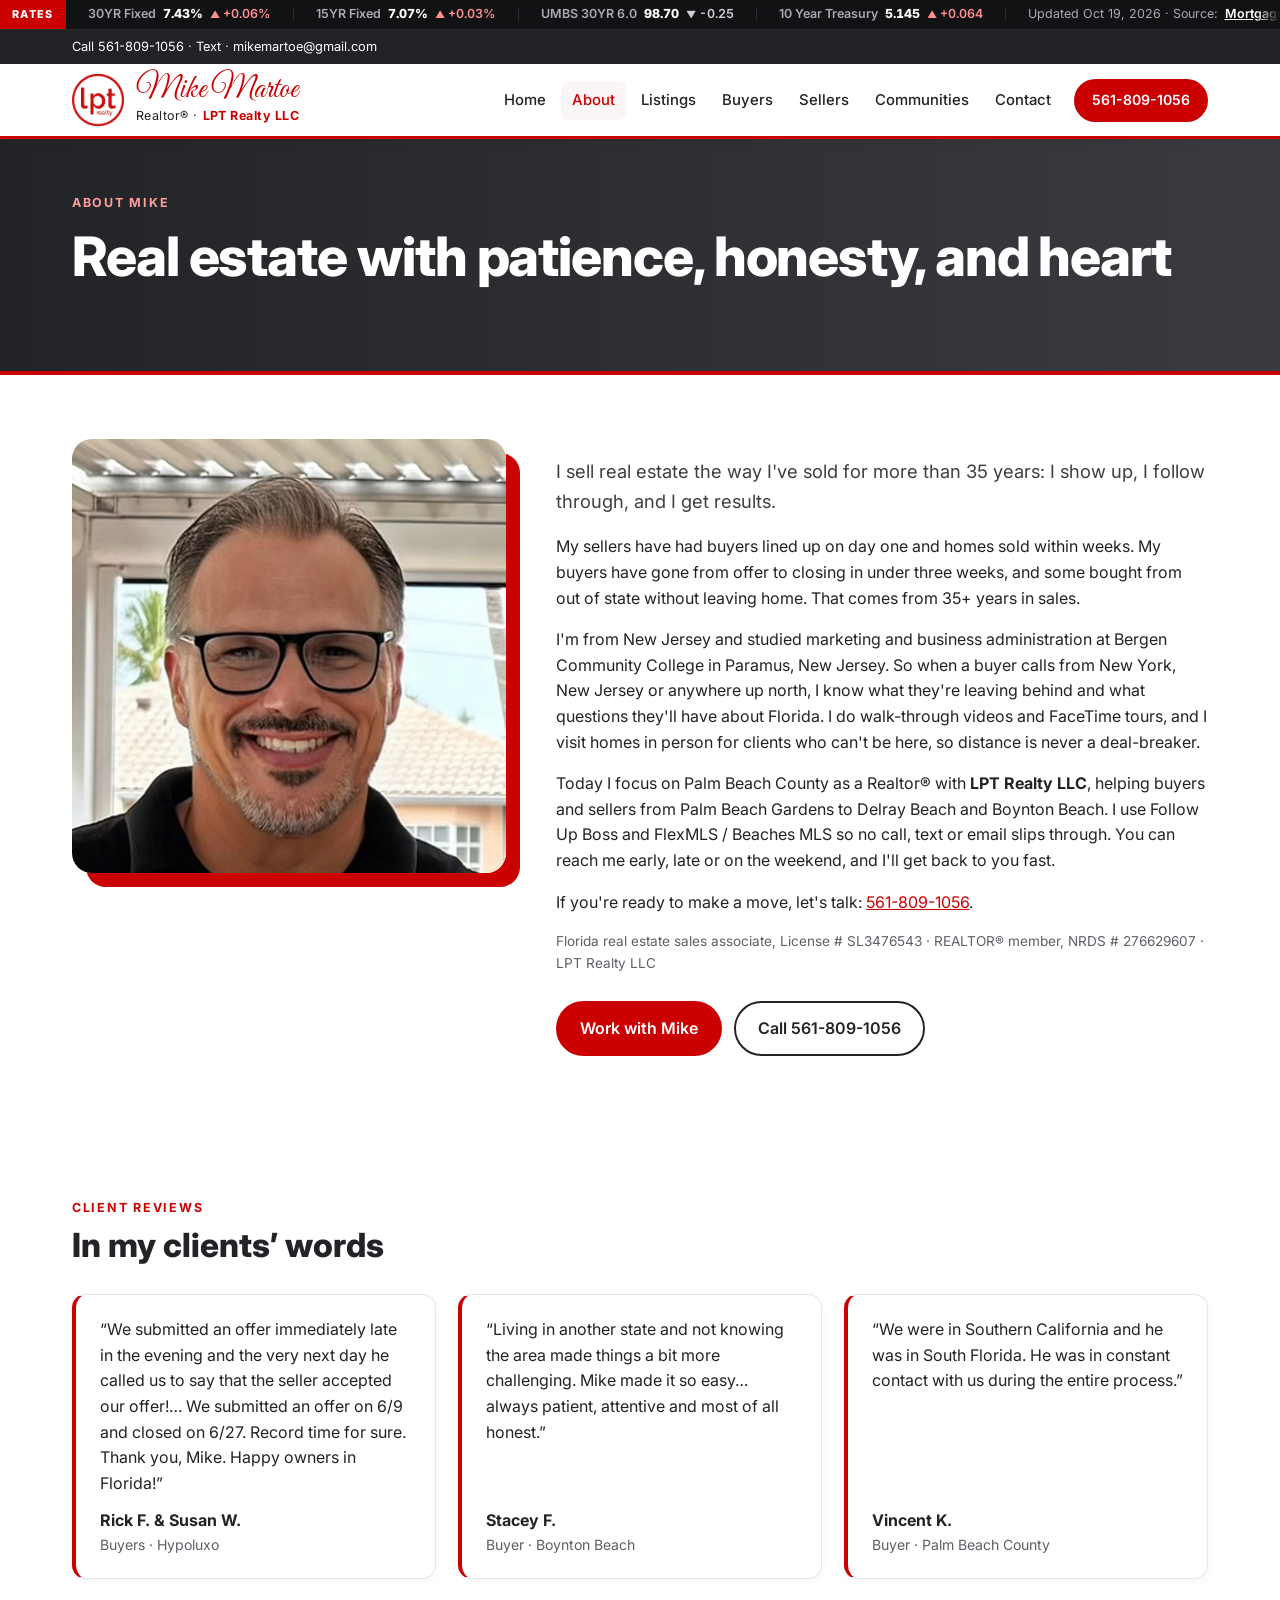
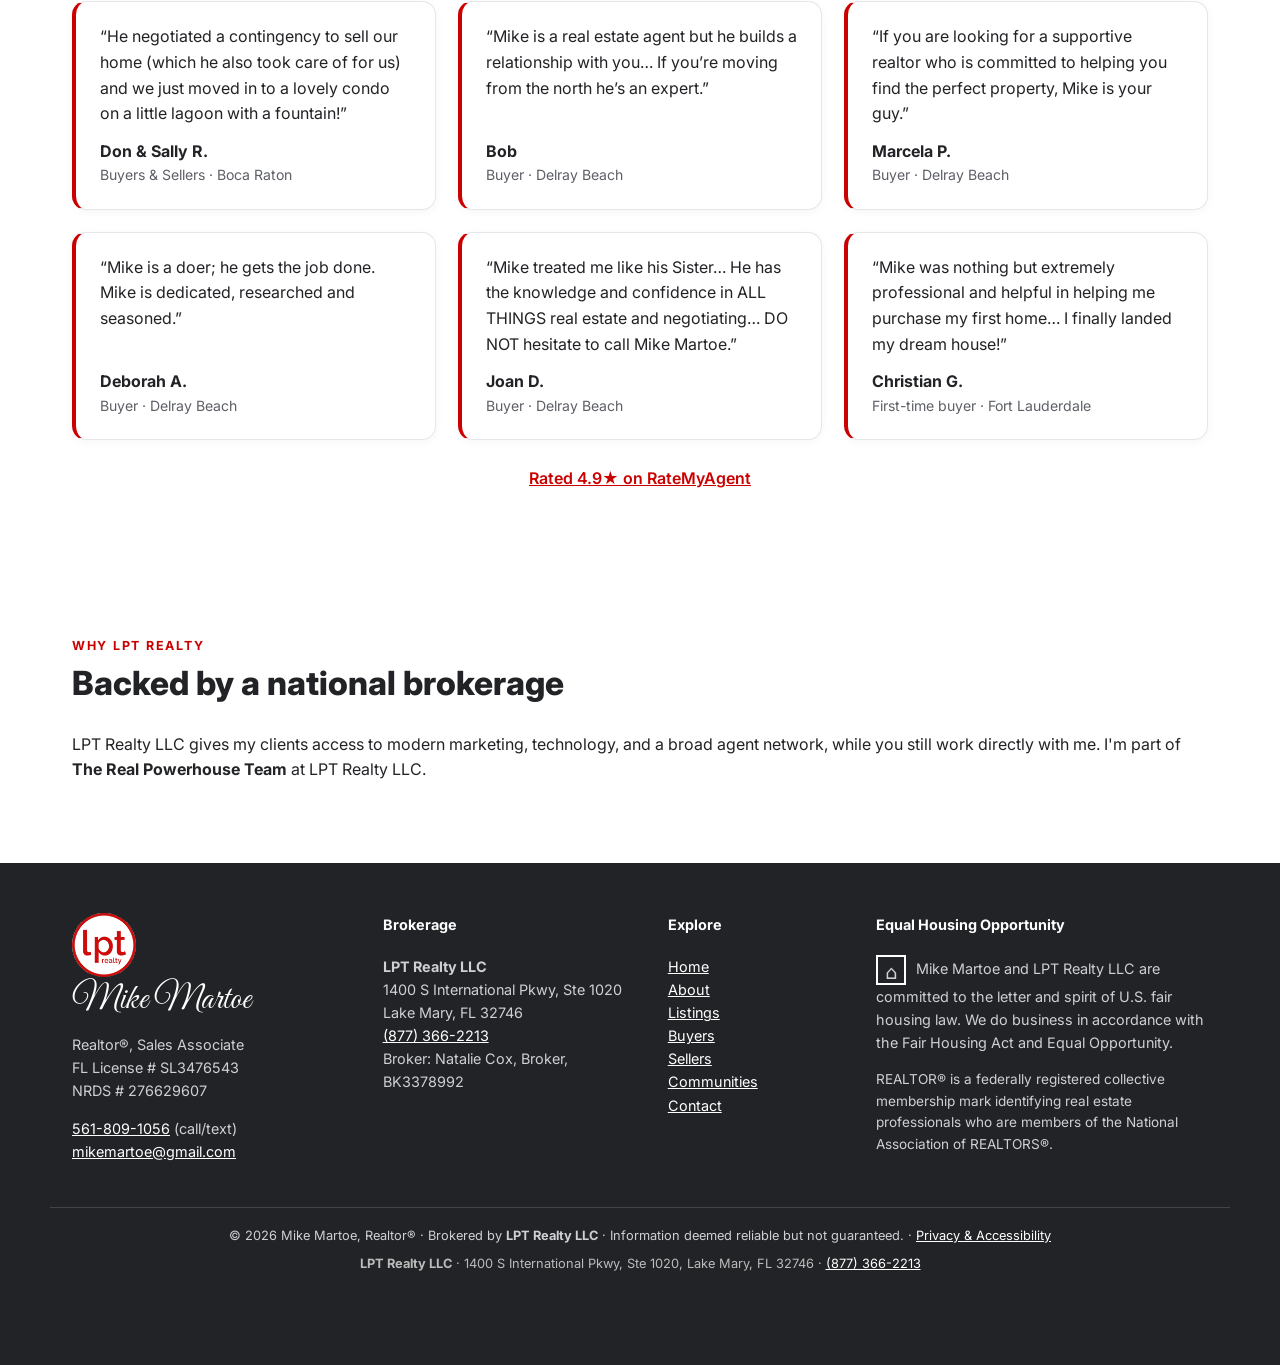
==== about.html @ 40566a5b "Lead push alerts via ntfy.sh on every site form - assets/lead-alert.js: on submit of any FormSubmit " ====
<!doctype html><html lang="en"><head><meta charset="utf-8"><meta name="viewport" content="width=device-width,initial-scale=1">
<title>About Mike Martoe, Realtor® | LPT Realty LLC | Palm Beach County</title><meta name="description" content="Meet Mike Martoe, a results-driven Palm Beach County Realtor® with LPT Realty LLC, bringing 35+ years in sales to every home buyer and seller."><link rel="canonical" href="https://mikemartoe.com/about">
<meta property="og:title" content="About Mike Martoe, Realtor® | LPT Realty LLC | Palm Beach County"><meta property="og:description" content="Meet Mike Martoe, a results-driven Palm Beach County Realtor® with LPT Realty LLC, bringing 35+ years in sales to every home buyer and seller."><meta property="og:image" content="https://mikemartoe.com/assets/headshot-approved.jpg"><meta property="og:type" content="website"><meta name="twitter:card" content="summary_large_image"><meta name="theme-color" content="#CB0000">
<link rel="icon" href="assets/lpt-logo.jpg"><link rel="preconnect" href="https://fonts.googleapis.com"><link href="https://fonts.googleapis.com/css2?family=Great+Vibes&family=Inter:wght@400;500;600;700;800&display=swap" rel="stylesheet"><link rel="stylesheet" href="styles.css?v=20261019j"><script type="application/ld+json">{"@context": "https://schema.org", "@type": "RealEstateAgent", "name": "Mike Martoe, Realtor®", "url": "https://mikemartoe.com/", "image": "https://mikemartoe.com/assets/headshot-approved.jpg", "telephone": "+1-561-809-1056", "email": "mikemartoe@gmail.com", "parentOrganization": {"@type": "RealEstateOrganization", "name": "LPT Realty LLC", "telephone": "+1-877-366-2213", "address": {"@type": "PostalAddress", "streetAddress": "1400 S International Pkwy, Ste 1020", "addressLocality": "Lake Mary", "addressRegion": "FL", "postalCode": "32746", "addressCountry": "US"}}, "areaServed": ["Palm Beach Gardens, FL", "Delray Beach, FL", "Boynton Beach, FL", "West Palm Beach, FL", "Palm Beach, FL", "Palm Beach County, FL"], "knowsLanguage": "en"}</script></head><body>
<div class="topbar"><div class="wrap"><span class="tb-contact"><a href="tel:+15618091056">Call 561-809-1056</a> · <a href="sms:+15618091056">Text</a> · <a href="mailto:mikemartoe@gmail.com">mikemartoe@gmail.com</a></span></div></div>
<header class="site"><div class="wrap hdr"><a class="brand" href="index.html"><img src="assets/lpt-logo.jpg" alt="LPT Realty logo" width="52" height="52"><span><span class="script">Mike Martoe</span><small>Realtor® · <b>LPT Realty LLC</b></small></span></a>
<input type="checkbox" id="nt" class="nt"><label for="nt" class="burger" aria-label="Menu">☰</label><nav><a href="index.html">Home</a><a href="about.html" class=active aria-current=page>About</a><a href="listings.html">Listings</a><a href="buyers.html">Buyers</a><a href="sellers.html">Sellers</a><a href="communities.html">Communities</a><a href="contact.html">Contact</a><a class="btn sm" href="tel:+15618091056">561-809-1056</a></nav></div></header>
<main>
<section class="phead"><div class="wrap"><p class="eyebrow">About Mike</p><h1>Real estate with patience, honesty, and heart</h1></div></section>
<section class="wrap sec about"><img src="assets/headshot-approved.jpg" alt="Mike Martoe, Realtor®" class="aphoto" width="800" height="800"><div>
<p class="lead-p">I sell real estate the way I've sold for more than 35 years: I show up, I follow through, and I get results.</p>
<p>My sellers have had buyers lined up on day one and homes sold within weeks. My buyers have gone from offer to closing in under three weeks, and some bought from out of state without leaving home. That comes from 35+ years in sales.</p>
<p>I'm from New Jersey and studied marketing and business administration at Bergen Community College in Paramus, New Jersey. So when a buyer calls from New York, New Jersey or anywhere up north, I know what they're leaving behind and what questions they'll have about Florida. I do walk-through videos and FaceTime tours, and I visit homes in person for clients who can't be here, so distance is never a deal-breaker.</p>
<p>Today I focus on Palm Beach County as a Realtor® with <strong>LPT Realty LLC</strong>, helping buyers and sellers from Palm Beach Gardens to Delray Beach and Boynton Beach. I use Follow Up Boss and FlexMLS / Beaches MLS so no call, text or email slips through. You can reach me early, late or on the weekend, and I'll get back to you fast.</p>
<p>If you're ready to make a move, let's talk: <a href="tel:+15618091056">561-809-1056</a>.</p>
<p class="small muted">Florida real estate sales associate, License # SL3476543 · REALTOR® member, NRDS # 276629607 · LPT Realty LLC</p>
<div class="ctas"><a class="btn" href="contact.html">Work with Mike</a><a class="btn ghost" href="tel:+15618091056">Call 561-809-1056</a></div></div></section>

<section class="" id="reviews"><div class="wrap sec"><div class="shead"><p class="eyebrow">Client reviews</p><h2>In my clients’ words</h2></div><div class="tgrid"><figure class="tquote"><blockquote>“We submitted an offer immediately late in the evening and the very next day he called us to say that the seller accepted our offer!… We submitted an offer on 6/9 and closed on 6/27. Record time for sure. Thank you, Mike. Happy owners in Florida!”</blockquote><figcaption><b>Rick F. &amp; Susan W.</b><span>Buyers · Hypoluxo</span></figcaption></figure><figure class="tquote"><blockquote>“Living in another state and not knowing the area made things a bit more challenging. Mike made it so easy… always patient, attentive and most of all honest.”</blockquote><figcaption><b>Stacey F.</b><span>Buyer · Boynton Beach</span></figcaption></figure><figure class="tquote"><blockquote>“We were in Southern California and he was in South Florida. He was in constant contact with us during the entire process.”</blockquote><figcaption><b>Vincent K.</b><span>Buyer · Palm Beach County</span></figcaption></figure><figure class="tquote"><blockquote>“He negotiated a contingency to sell our home (which he also took care of for us) and we just moved in to a lovely condo on a little lagoon with a fountain!”</blockquote><figcaption><b>Don &amp; Sally R.</b><span>Buyers &amp; Sellers · Boca Raton</span></figcaption></figure><figure class="tquote"><blockquote>“Mike is a real estate agent but he builds a relationship with you… If you’re moving from the north he’s an expert.”</blockquote><figcaption><b>Bob</b><span>Buyer · Delray Beach</span></figcaption></figure><figure class="tquote"><blockquote>“If you are looking for a supportive realtor who is committed to helping you find the perfect property, Mike is your guy.”</blockquote><figcaption><b>Marcela P.</b><span>Buyer · Delray Beach</span></figcaption></figure><figure class="tquote"><blockquote>“Mike is a doer; he gets the job done. Mike is dedicated, researched and seasoned.”</blockquote><figcaption><b>Deborah A.</b><span>Buyer · Delray Beach</span></figcaption></figure><figure class="tquote"><blockquote>“Mike treated me like his Sister… He has the knowledge and confidence in ALL THINGS real estate and negotiating… DO NOT hesitate to call Mike Martoe.”</blockquote><figcaption><b>Joan D.</b><span>Buyer · Delray Beach</span></figcaption></figure><figure class="tquote"><blockquote>“Mike was nothing but extremely professional and helpful in helping me purchase my first home… I finally landed my dream house!”</blockquote><figcaption><b>Christian G.</b><span>First-time buyer · Fort Lauderdale</span></figcaption></figure></div><p class="rated"><a href="https://www.ratemyagent.com/real-estate-agent/mike-martoe-b1aq1w/sales/overview" target="_blank" rel="noopener">Rated 4.9★ on RateMyAgent</a></p></div></section>
<section class="wrap sec"><div class="shead"><p class="eyebrow">Why LPT Realty</p><h2>Backed by a national brokerage</h2></div><p>LPT Realty LLC gives my clients access to modern marketing, technology, and a broad agent network, while you still work directly with me. I'm part of <strong>The Real Powerhouse Team</strong> at LPT Realty LLC.</p></section></main>
<footer class="site"><div class="wrap fgrid"><div><img src="assets/lpt-logo.jpg" alt="LPT Realty logo" width="64" height="64" class="flogo"><p class="script light">Mike Martoe</p><p>Realtor®, Sales Associate<br>FL License # SL3476543<br>NRDS # 276629607</p><p><a href="tel:+15618091056">561-809-1056</a> (call/text)<br><a href="mailto:mikemartoe@gmail.com">mikemartoe@gmail.com</a></p></div>
<div><h4>Brokerage</h4><p><strong>LPT Realty LLC</strong><br>1400 S International Pkwy, Ste 1020<br>Lake Mary, FL 32746<br><a href="tel:+18773662213">(877) 366-2213</a><br>Broker: Natalie Cox, Broker, BK3378992</p></div>
<div><h4>Explore</h4><p><a href="index.html">Home</a><br><a href="about.html">About</a><br><a href="listings.html">Listings</a><br><a href="buyers.html">Buyers</a><br><a href="sellers.html">Sellers</a><br><a href="communities.html">Communities</a><br><a href="contact.html">Contact</a></p></div>
<div><h4>Equal Housing Opportunity</h4><p class="eho"><span class="ehoicon" aria-hidden="true">⌂</span> Mike Martoe and LPT Realty LLC are committed to the letter and spirit of U.S. fair housing law. We do business in accordance with the Fair Housing Act and Equal Opportunity.</p><p class="small">REALTOR® is a federally registered collective membership mark identifying real estate professionals who are members of the National Association of REALTORS®.</p></div></div>
<div class="wrap copy"><p class="copy-line">© 2026 Mike Martoe, Realtor® · Brokered by <strong>LPT Realty LLC</strong> · Information deemed reliable but not guaranteed. · <a href="contact.html">Privacy &amp; Accessibility</a></p><p class="copy-office"><strong>LPT Realty LLC</strong> · 1400 S International Pkwy, Ste 1020, Lake Mary, FL 32746 · <a href="tel:+18773662213">(877) 366-2213</a></p></div></footer>
<a class="mcall" href="tel:+15618091056">📞 Call</a><a class="mtext" href="sms:+15618091056">💬 Text Mike</a><script src="assets/rate-ticker.js?v=20261019e" defer></script></body></html>
---- styles.css ----
:root{--red:#CB0000;--red-d:#A30000;--ink:#222326;--mut:#5d6066;--bg:#fff;--soft:#faf6f6;--line:#ece4e4;--r:14px}
*{box-sizing:border-box}html{scroll-behavior:smooth}body{margin:0;font-family:Inter,system-ui,sans-serif;color:var(--ink);line-height:1.6;background:#fff}
a{color:var(--red)}img{max-width:100%;display:block}.wrap{max-width:1180px;margin:0 auto;padding:0 22px}
.script{font-family:'Great Vibes',cursive;color:var(--red);font-size:2rem;line-height:1;font-weight:400}.script.light{color:#fff;font-size:2.2rem;margin:.4rem 0}
.topbar{background:var(--ink);color:#ddd;font-size:.8rem}.topbar .wrap{display:flex;justify-content:space-between;gap:12px;padding:7px 22px;flex-wrap:wrap}.topbar a{color:#fff;text-decoration:none}
header.site{position:sticky;top:0;z-index:20;background:#fff;border-bottom:3px solid var(--red);box-shadow:0 2px 12px #0000000d}
.hdr{display:flex;align-items:center;justify-content:space-between;padding:10px 22px}.brand{display:flex;align-items:center;gap:12px;text-decoration:none}.brand>span{display:flex;flex-direction:column}.brand small{color:var(--ink);font-size:.78rem;letter-spacing:.04em}.brand b{color:var(--red)}
nav{display:flex;align-items:center;gap:4px}nav a{color:var(--ink);text-decoration:none;font-weight:500;font-size:.93rem;padding:8px 11px;border-radius:8px}nav a:hover,nav a.active{color:var(--red);background:var(--soft)}
.nt,.burger{display:none}
.btn{display:inline-block;background:var(--red);color:#fff!important;padding:13px 22px;border-radius:999px;font-weight:600;text-decoration:none;border:2px solid var(--red);cursor:pointer;font:inherit;font-weight:600;transition:.2s}.btn:hover{background:var(--red-d)}
.btn.white{background:#fff;color:var(--red)!important}.btn.ghost{background:transparent;color:var(--ink)!important;border-color:var(--ink)}.btn.sm{padding:8px 16px;font-size:.88rem}nav .btn.sm{color:#fff!important;margin-left:8px}
.eyebrow{text-transform:uppercase;letter-spacing:.14em;font-size:.78rem;font-weight:700;color:var(--red);margin:0 0 .5rem}
h1,h2,h3{line-height:1.2;margin:.2em 0 .5em}h1{font-size:clamp(2rem,4.4vw,3.4rem);font-weight:800;letter-spacing:-.02em}h1 span{color:var(--red)}h2{font-size:clamp(1.5rem,2.6vw,2.1rem);font-weight:800}
.hero{background:linear-gradient(120deg,#fff 0%,#fff 55%,var(--soft) 55%);padding:64px 0}.hgrid{display:grid;grid-template-columns:1.15fr .85fr;gap:56px;align-items:center}
.lead-p{font-size:1.15rem;color:#3c3e42}.ctas{display:flex;gap:12px;flex-wrap:wrap;margin:26px 0 14px}.quick a{margin-right:18px;font-weight:600;text-decoration:none}
.hphoto{position:relative}.hphoto img{border-radius:24px;box-shadow:18px 18px 0 var(--red),0 20px 50px #0002;aspect-ratio:1;object-fit:cover}.tag{position:absolute;left:-20px;bottom:24px;background:#fff;padding:12px 20px;border-radius:12px;box-shadow:0 10px 30px #0002;display:flex;flex-direction:column}.tag small{font-size:.78rem;color:var(--mut)}
.sec{padding:64px 22px}.shead{margin-bottom:28px}.band{background:var(--soft);border-top:1px solid var(--line);border-bottom:1px solid var(--line)}
.listing{display:grid;grid-template-columns:1.1fr 1fr;border:1px solid var(--line);border-radius:var(--r);overflow:hidden;box-shadow:0 10px 30px #0000000f}
.lphoto{position:relative;min-height:300px;background:repeating-linear-gradient(45deg,#f3eded,#f3eded 14px,#f8f3f3 14px,#f8f3f3 28px);display:grid;place-items:center}.lphoto.big{min-height:380px;border-radius:var(--r)}
.phtxt{text-align:center;color:var(--mut);font-weight:600;font-size:1.05rem}.badge{position:absolute;top:16px;left:16px;background:var(--red);color:#fff;font-weight:700;padding:6px 14px;border-radius:999px;font-size:.82rem;letter-spacing:.06em;text-transform:uppercase}
.lbody{padding:30px}.price{font-size:2rem;font-weight:800;color:var(--red);margin:0}.muted{color:var(--mut)}.small{font-size:.85rem}
.facts{list-style:none;padding:0;display:flex;flex-wrap:wrap;gap:10px;margin:16px 0}.facts li{background:var(--soft);padding:8px 14px;border-radius:10px;font-size:.92rem}
.tiles{display:grid;grid-template-columns:repeat(auto-fit,minmax(240px,1fr));gap:20px}.tile{background:#fff;border:1px solid var(--line);border-radius:var(--r);padding:26px;text-decoration:none;color:inherit;transition:.2s}a.tile:hover{transform:translateY(-4px);box-shadow:0 14px 30px #0000001a;border-color:var(--red)}.tile b{color:var(--red)}.ic{font-size:1.8rem}
.chips{display:flex;flex-wrap:wrap;gap:12px}.chips a{border:2px solid var(--red);padding:10px 20px;border-radius:999px;text-decoration:none;font-weight:600}.chips a:hover{background:var(--red);color:#fff}
.ph{background:#fff6d6;border:1px dashed #d4a800;color:#6b5600;padding:2px 6px;border-radius:6px;font-size:.88em}.ph-box{display:grid;place-items:center;min-height:120px}
.cta-strip{background:var(--red);color:#fff;padding:64px 0}.cta-strip a{color:#fff;font-weight:700}.ctagrid{display:grid;grid-template-columns:1fr 1fr;gap:44px;align-items:start}
form.lead{background:#fff;color:var(--ink);border-radius:var(--r);padding:26px;box-shadow:0 18px 40px #0000001f;border:1px solid var(--line)}form.lead h3{margin-top:0}
.row{margin-bottom:12px}.row.two{display:grid;grid-template-columns:1fr 1fr;gap:12px}label{display:block;font-size:.84rem;font-weight:600}input,select,textarea{width:100%;margin-top:4px;padding:11px 12px;border:1px solid #d8d0d0;border-radius:9px;font:inherit;font-size:.95rem}input:focus,select:focus,textarea:focus{outline:2px solid var(--red);border-color:var(--red)}
.consent{display:flex;gap:8px;font-weight:400;font-size:.74rem;color:var(--mut);margin:6px 0 14px}.consent input{width:auto;margin-top:3px}.note{font-size:.74rem;color:var(--mut);margin:10px 0 0}.ok{color:green;font-weight:600}
.phead{background:linear-gradient(90deg,var(--ink),#3a3b40);color:#fff;padding:54px 0;border-bottom:4px solid var(--red)}.phead .eyebrow{color:#ff9c9c}
.about{display:grid;grid-template-columns:.8fr 1.2fr;gap:50px;align-items:start}.aphoto{border-radius:20px;box-shadow:14px 14px 0 var(--red)}
.timeline{list-style:none;padding:0;border-left:3px solid var(--red);margin-left:8px}.timeline li{padding:0 0 18px 24px;position:relative}.timeline li:before{content:"";position:absolute;left:-10px;top:6px;width:16px;height:16px;border-radius:50%;background:#fff;border:3px solid var(--red)}.timeline h3{font-size:1.08rem;margin:0}.timeline p{margin:.2rem 0}
.detail{display:grid;grid-template-columns:1.3fr 1fr;gap:36px;align-items:start}.spec{width:100%;border-collapse:collapse;margin:20px 0}.spec th,.spec td{text-align:left;padding:10px;border-bottom:1px solid var(--line)}.spec th{color:var(--mut);font-weight:500;width:40%}
.idx{background:#fff;border:2px dashed var(--red);border-radius:var(--r);padding:34px;text-align:center}.fake{display:grid;grid-template-columns:2fr 1fr 1fr auto;gap:10px;margin:18px 0}
.steps{counter-reset:s;list-style:none;padding:0;display:grid;grid-template-columns:repeat(auto-fit,minmax(300px,1fr));gap:20px}.steps li{counter-increment:s;border:1px solid var(--line);border-radius:var(--r);padding:24px;position:relative}.steps li:before{content:counter(s);background:var(--red);color:#fff;width:34px;height:34px;border-radius:50%;display:grid;place-items:center;font-weight:800}
.cgrid{display:grid;grid-template-columns:repeat(auto-fit,minmax(320px,1fr));gap:24px}.comm{border:1px solid var(--line);border-radius:var(--r);overflow:hidden}.cbar{background:linear-gradient(135deg,var(--red),#7a0000);color:#fff;font-family:'Great Vibes',cursive;font-size:2.2rem;padding:34px 24px}.cb{padding:22px}.cb h2{font-size:1.3rem}
.ccard{display:flex;gap:16px;align-items:center}.ccard img{border-radius:50%;width:96px;height:96px;object-fit:cover;border:3px solid var(--red)}.ccard p{margin:0}.big{font-size:1.15rem;line-height:2.1}.big a{text-decoration:none;font-weight:600}
footer.site{background:var(--ink);color:#cfd0d3;padding-top:50px;font-size:.9rem}footer a{color:#fff}.fgrid{display:grid;grid-template-columns:1.1fr 1fr .7fr 1.3fr;gap:30px}footer h4{color:#fff;margin-top:0}.flogo{border-radius:50%;background:#fff}.ehoicon{display:inline-grid;place-items:center;width:30px;height:30px;border:2px solid #fff;font-size:1.2rem;margin-right:6px;vertical-align:middle}
.copy{border-top:1px solid #444;margin-top:30px;padding:18px 22px 90px;font-size:.8rem}
.mcall,.mtext{display:none}
@media(max-width:960px){.hgrid,.ctagrid,.about,.detail,.listing{grid-template-columns:1fr}.hero{background:#fff;padding:36px 0}.hphoto{max-width:420px;margin:0 auto;order:-1}.fgrid{grid-template-columns:1fr 1fr}
.burger{display:block;font-size:1.8rem;cursor:pointer;padding:4px 10px}nav{display:none;position:absolute;top:100%;left:0;right:0;background:#fff;flex-direction:column;align-items:stretch;padding:10px 22px 18px;border-bottom:3px solid var(--red)}.nt:checked~nav{display:flex}.hdr{position:relative}.topbar .wrap>span:first-child{font-size:.72rem}}
@media(max-width:600px){.row.two,.fake{grid-template-columns:1fr}.fgrid{grid-template-columns:1fr}.sec{padding:44px 18px}.tag{left:10px}.ctas .btn{flex:1 1 100%;text-align:center}.topbar .wrap>span:last-child{display:none}
.mcall,.mtext{display:block;position:fixed;bottom:0;width:50%;z-index:30;text-align:center;padding:14px;font-weight:700;text-decoration:none;color:#fff}.mcall{left:0;background:var(--ink)}.mtext{right:0;background:var(--red)}.brand img{width:42px;height:42px}.script{font-size:1.7rem}}
@media(max-width:600px){.hphoto{max-width:230px}.hphoto img{box-shadow:10px 10px 0 var(--red)}.tag{left:-14px;bottom:10px;padding:8px 14px}body{overflow-x:hidden}h1{font-size:1.9rem}}
img{height:auto}
.tgrid{display:grid;grid-template-columns:repeat(auto-fit,minmax(300px,1fr));gap:22px}
.tquote{margin:0;background:#fff;border:1px solid #e6e6e9;border-left:4px solid var(--red);border-radius:14px;padding:22px 24px;display:flex;flex-direction:column;gap:12px;box-shadow:0 2px 10px rgba(0,0,0,.04)}
.tquote .stars{color:#e0a800;letter-spacing:2px}.tquote blockquote{margin:0;font-size:1rem;line-height:1.6;flex:1}
.tquote figcaption{display:flex;flex-direction:column}.tquote figcaption span{color:var(--mut);font-size:.88rem}
.rated{text-align:center;margin-top:26px;font-weight:600}.rated a{color:var(--red)}
/* name tag sits below the headshot, overlapping only its bottom edge */
.hphoto .tag,.hphoto .tag{position:relative;left:auto;bottom:auto;margin:-8px auto 0;width:max-content;max-width:100%;z-index:1;align-items:center;text-align:center}
@media(max-width:600px){.hphoto .tag{margin-top:-6px;padding:8px 14px}}
.intro{padding-bottom:0}.intro .lead-p{max-width:860px}
/* sandtree banner spacing */
#sandtree.sec{padding-top:41px;scroll-margin-top:110px}
#seller-cta{scroll-margin-top:110px}
@media(max-width:960px){#sandtree.sec{scroll-margin-top:96px}}
@media(max-width:600px){#sandtree.sec{padding-top:28px;scroll-margin-top:88px}}
/* sandtree listing extras */
/* sandtree header: title + listing activity ticker */
.shead-split{display:flex;align-items:flex-start;justify-content:space-between;gap:16px 28px}
.shead-split .shead-main{min-width:0;flex:1 1 auto}
.shead-split .shead-main p{margin:0}
.sr-only{position:absolute!important;width:1px;height:1px;padding:0;margin:-1px;overflow:hidden;clip:rect(0 0 0 0);white-space:nowrap;border:0}
.activity-ticker{flex:0 0 auto;width:clamp(280px,42%,430px);border:1px solid var(--red);border-radius:12px;background:#fff;padding:8px 14px 9px;line-height:1.35}
.activity-ticker[hidden]{display:none}
.at-head{display:flex;align-items:center;justify-content:space-between;gap:8px;margin:0 0 3px}
.at-label{margin:0;font-size:.68rem;font-weight:700;letter-spacing:.12em;text-transform:uppercase;color:var(--red)}
.at-label:before{content:"";display:inline-block;width:6px;height:6px;border-radius:50%;background:var(--red);margin:0 7px 1px 0;vertical-align:middle}
.at-toggle{display:inline-grid;place-items:center;width:22px;height:22px;padding:0;border:1px solid var(--line);border-radius:50%;background:#fff;color:var(--mut);cursor:pointer;fill:currentColor}
.at-toggle[hidden]{display:none}
.at-toggle:hover{color:var(--red);border-color:var(--red)}
.at-toggle:focus-visible{outline:2px solid var(--red);outline-offset:2px}
.at-toggle .at-ic-play,.activity-ticker.is-paused .at-ic-pause{display:none}
.activity-ticker.is-paused .at-ic-play{display:block}
.at-stats{display:grid;grid-auto-flow:column;grid-auto-columns:1fr;gap:10px;margin:3px 0 6px;padding-bottom:7px;border-bottom:1px solid var(--line)}
.at-stats[hidden]{display:none}
.at-stat{display:grid;grid-template-columns:auto 1fr;grid-template-rows:auto auto;align-items:center;align-content:start;column-gap:5px;row-gap:3px;min-width:0}
.at-stat .at-ic{display:inline-flex;align-items:center;gap:1px;fill:var(--red)}
.at-stat .at-ic svg{display:block}
.at-stat strong{font-size:1.85rem;letter-spacing:-.01em;font-weight:800;line-height:1;color:var(--red);font-variant-numeric:tabular-nums;white-space:nowrap}
.at-stat .at-cap{grid-column:1/-1;font-size:.76rem;font-weight:700;line-height:1.2;color:var(--ink)}
.at-label .at-asof{margin-left:6px;text-transform:none;letter-spacing:0;font-size:.74rem;font-weight:500;color:var(--mut)}
.at-window[hidden]{display:none}
@media(max-width:480px){.at-stats{gap:8px}.at-stat{column-gap:4px}.at-stat strong{font-size:1.4rem}.at-stat .at-ic svg{width:19px;height:19px}.at-stat .at-cap{font-size:.72rem}}
.at-cta{display:block;margin-top:6px;padding-top:6px;border-top:1px solid var(--line);font-size:.78rem;font-weight:600;line-height:1.35;color:var(--red);text-decoration:underline;text-decoration-thickness:1px;text-underline-offset:3px}
.at-cta:hover{text-decoration-thickness:2px}
.at-cta:focus-visible{outline:2px solid var(--red);outline-offset:2px;border-radius:3px}
.at-window{display:grid;overflow:hidden}
.at-item{grid-area:1/1;align-self:center;font-size:.78rem;font-weight:500;color:var(--mut);opacity:0;transform:translateY(60%);transition:opacity .5s ease,transform .5s ease;visibility:hidden}
.at-item.is-on{opacity:1;transform:none;visibility:visible}
.at-item a{color:var(--mut);text-decoration:underline;text-decoration-color:var(--red);text-underline-offset:3px}
.at-item a:hover{color:var(--red)}
.at-item strong{color:var(--red);font-variant-numeric:tabular-nums}
.at-asof{font-weight:500;color:var(--mut);font-size:.8rem}
.activity-ticker.is-static .at-window{display:block}
.activity-ticker.is-static .at-item{display:block;opacity:1;transform:none;visibility:visible;transition:none;font-size:.78rem;padding:1px 0}
@media(prefers-reduced-motion:reduce){.at-item{transition:none}}
@media(max-width:700px){
  .shead-split{flex-direction:column;align-items:stretch}
  .activity-ticker{width:100%}
}

.oh-banner{background:var(--red);color:#fff;border-radius:var(--r);padding:14px 20px;margin:0 0 16px;font-size:1.02rem;line-height:1.45;box-shadow:0 8px 22px #cb000033}
.oh-banner strong{letter-spacing:.02em}
.herobox{position:relative;border-radius:var(--r);overflow:hidden;margin:0 0 10px}
.herobox .lheroimg{width:100%;height:auto;display:block;aspect-ratio:16/9;object-fit:cover}
.hero-hit{display:block;width:100%;padding:0;border:0;background:none;cursor:zoom-in}
.herobox .badge{z-index:2}
.gallery{display:grid;grid-template-columns:repeat(auto-fill,minmax(118px,1fr));gap:8px;margin:0 0 18px}
.gallery .gitem{display:block;padding:0;border:0;background:none;border-radius:8px;overflow:hidden;cursor:zoom-in;aspect-ratio:4/3}
.gallery .gitem img{width:100%;height:100%;object-fit:cover;display:block;transition:transform .25s ease}
.gallery .gitem:hover img,.gallery .gitem:focus-visible img{transform:scale(1.04)}
.gallery .gitem:focus-visible{outline:2px solid var(--red);outline-offset:2px}
.lphoto.hasimg{background:none;overflow:hidden;display:block;min-height:0;position:relative}
.lphoto.hasimg .lheroimg{width:100%;height:auto;aspect-ratio:4/3;object-fit:cover;display:block;margin:0}
.lightbox{position:fixed;inset:0;z-index:100;background:#000000e6;display:flex;align-items:center;justify-content:center;padding:48px 56px}
.lightbox[hidden]{display:none!important}
.lb-frame{margin:0;max-width:min(1100px,100%);max-height:100%;text-align:center}
.lb-frame img{max-width:100%;max-height:calc(100vh - 120px);width:auto;height:auto;border-radius:8px;margin:0 auto}
.lb-frame figcaption{color:#ddd;font-size:.85rem;margin-top:10px}
.lb-close,.lb-prev,.lb-next{position:absolute;background:transparent;border:0;color:#fff;cursor:pointer;font-size:2.4rem;line-height:1;padding:8px 14px;opacity:.9}
.lb-close:hover,.lb-prev:hover,.lb-next:hover{opacity:1;color:#ffd0d0}
.lb-close{top:10px;right:14px;font-size:2.6rem}
.lb-prev{left:8px;top:50%;transform:translateY(-50%)}
.lb-next{right:8px;top:50%;transform:translateY(-50%)}
@media(max-width:960px){
  .gallery{grid-template-columns:repeat(auto-fill,minmax(100px,1fr))}
    .lightbox{padding:56px 12px 24px}
  .lb-prev,.lb-next{font-size:2rem}
}
@media(max-width:600px){
  .oh-banner{font-size:.95rem;padding:12px 14px}
  .gallery{grid-template-columns:repeat(3,1fr);gap:6px}
              }

.oh-mini{margin:10px 0;color:var(--red);font-size:.95rem}

/* sandtree column stretch */
.detail-top{display:grid;grid-template-columns:1.3fr 1fr;gap:36px;align-items:stretch}
.detail-media{display:flex;flex-direction:column;min-width:0}
.detail-media .gallery{margin-bottom:0;flex:0 0 auto}
.detail-copy{margin-top:28px;max-width:100%}
.detail-copy .spec{margin-top:0}
.listing-aside > .lead,
.listing-aside > .seller-cta,
.listing-aside > .buyer-cta{
  flex:1 1 0;
  display:flex;
  flex-direction:column;
  padding-top:28px;
  padding-bottom:28px;
}
.listing-aside > .lead h3,
.listing-aside > .seller-cta h3,
.listing-aside > .buyer-cta h3{line-height:1.3}
.listing-aside > .lead > p,
.listing-aside > .seller-cta > p,
.listing-aside > .buyer-cta > p{line-height:1.65}
.listing-aside > .lead > .btn,
.listing-aside > .seller-cta > .btn,
.listing-aside > .buyer-cta > .btn{margin-top:auto}
.listing-aside .seller-perks,
.listing-aside .buyer-perks{margin-bottom:14px}
.listing-aside .seller-form,
.listing-aside .buyer-form{flex:0 0 auto;margin-top:16px}
@media(max-width:960px){
  .detail-top{grid-template-columns:1fr;align-items:start}
  .listing-aside{height:auto;align-self:stretch}
  .listing-aside > .lead,
  .listing-aside > .seller-cta,
  .listing-aside > .buyer-cta{flex:0 0 auto;padding-top:24px;padding-bottom:24px}
  .listing-aside > .lead > .btn,
  .listing-aside > .seller-cta > .btn,
  .listing-aside > .buyer-cta > .btn{margin-top:14px}
  .detail-copy{margin-top:22px}
}

.listing-aside > .lead{border:2px solid var(--red);border-radius:var(--r);box-shadow:none}
/* seller CTA */
.listing-aside{display:flex;flex-direction:column;gap:20px;align-self:stretch;min-height:0;height:100%}
.seller-cta{background:#fff;border:2px solid var(--red);border-radius:var(--r);padding:24px 22px;box-shadow:none}
.seller-cta .eyebrow{margin:0 0 6px}
.seller-cta h3{margin:0 0 10px;font-size:1.35rem;font-weight:800}
.seller-cta > p{margin:0 0 14px;color:#3c3e42;font-size:.98rem}
.seller-perks{list-style:none;padding:0;margin:0 0 18px;display:grid;gap:8px}
.seller-perks li{position:relative;padding:10px 12px 10px 36px;background:var(--soft);border-radius:10px;font-weight:600;font-size:.92rem}
.seller-perks li:before{content:"";position:absolute;left:12px;top:50%;transform:translateY(-50%);width:12px;height:12px;border-radius:50%;background:var(--red);box-shadow:inset 0 0 0 3px #fff,0 0 0 1px var(--red)}
.seller-cta > .btn{width:100%;text-align:center}
.seller-form{margin-top:18px;box-shadow:none;border:1px solid var(--line);padding:18px 16px}
.seller-form h3{margin-top:0;font-size:1.15rem}
.seller-form-intro{margin:0 0 14px}
.seller-form[hidden]{display:none!important}
@media(max-width:960px){
  .listing-aside{gap:20px}
}
@media(max-width:600px){
  .seller-cta{padding:20px 16px}
  .seller-form .row.two{grid-template-columns:1fr}
}
.seller-cta-mini{margin-top:16px;padding:14px 16px;border:1px solid var(--line);border-left:4px solid var(--red);border-radius:10px;background:#fff}
.seller-cta-mini p{margin:0 0 10px;font-size:.92rem;color:#3c3e42}
.seller-cta-mini .btn{padding:10px 16px;font-size:.88rem}

/* buyer CTA */
.buyer-cta{background:#fff;border:2px solid var(--red);border-radius:var(--r);padding:24px 22px;box-shadow:none}
.buyer-cta .eyebrow{margin:0 0 6px}
.buyer-cta h3{margin:0 0 10px;font-size:1.35rem;font-weight:800}
.buyer-cta > p{margin:0 0 14px;color:#3c3e42;font-size:.98rem}
.buyer-perks{list-style:none;padding:0;margin:0 0 18px;display:grid;gap:8px}
.buyer-perks li{position:relative;padding:10px 12px 10px 36px;background:#fff;border:1px solid var(--line);border-radius:10px;font-weight:600;font-size:.92rem}
.buyer-perks li:before{content:"";position:absolute;left:12px;top:50%;transform:translateY(-50%);width:12px;height:12px;border-radius:50%;background:#fff;box-shadow:inset 0 0 0 3px var(--red)}
.buyer-cta > .btn{width:100%;text-align:center}
.buyer-form{margin-top:18px;box-shadow:none;border:1px solid var(--line);padding:18px 16px}
.buyer-form h3{margin-top:0;font-size:1.15rem}
.buyer-form-intro{margin:0 0 14px}
.buyer-form[hidden]{display:none!important}
#buyer-cta{scroll-margin-top:110px}
@media(max-width:600px){
  .buyer-cta{padding:20px 16px}
  .buyer-form .row.two{grid-template-columns:1fr}
}
.buyer-cta-mini{border-left-color:var(--ink);margin-top:12px}
.buyer-cta-mini .btn.ghost{border-color:var(--red);color:var(--red)!important}

/* sandtree property facts + calculator */
.facts-wrap{margin-top:40px}
.facts-calc{display:grid;grid-template-columns:minmax(0,1.55fr) minmax(320px,1fr);grid-template-areas:"head calc" "tabs calc";grid-template-rows:auto 1fr;column-gap:32px;row-gap:22px;align-items:start}
.fc-head{grid-area:head}.fc-tabs{grid-area:tabs}.calc-card{grid-area:calc}
.fc-about{margin:0 0 24px}
.fc-head .eyebrow{margin:0 0 4px}.fc-title{margin:0 0 16px}
.fic{width:20px;height:20px;flex:0 0 auto;display:block}
.stat-chips{list-style:none;margin:0;padding:0;display:grid;grid-template-columns:repeat(7,minmax(0,1fr));gap:8px}
.stat-chip{display:flex;flex-direction:column;align-items:flex-start;gap:2px;background:#fff;border:1px solid var(--line);border-radius:12px;padding:12px 12px;transition:transform .2s ease,border-color .2s ease,box-shadow .2s ease}
.stat-chip .fic{color:var(--red);margin-bottom:4px}
.stat-chip:hover{transform:translateY(-3px);border-color:var(--red);box-shadow:0 10px 22px #cb00001a}
.sc-num{font-size:1.25rem;font-weight:800;line-height:1.1;color:var(--ink)}
.sc-lbl{font-size:.74rem;font-weight:600;letter-spacing:.06em;text-transform:uppercase;color:var(--mut)}
.ft-tabs{display:flex;flex-wrap:wrap;gap:8px;padding:2px 0 12px;margin:0 0 6px;border-bottom:1px solid var(--line)}
.ft-tab{display:inline-flex;align-items:center;gap:8px;white-space:nowrap;font:inherit;font-size:.9rem;font-weight:600;color:var(--ink);background:#fff;border:1px solid var(--line);border-radius:999px;padding:8px 14px;cursor:pointer;transition:background .2s,color .2s,border-color .2s}
.ft-tab .fic{width:18px;height:18px;color:var(--red);transition:color .2s}
.ft-tab:hover{border-color:var(--red)}
.ft-tab[aria-selected="true"]{background:var(--red);border-color:var(--red);color:#fff}
.ft-tab[aria-selected="true"] .fic{color:#fff}
.ft-tab:focus-visible{outline:2px solid var(--ink);outline-offset:2px}
.ft-count{font-size:.72rem;font-weight:700;background:var(--soft);color:var(--red);border-radius:999px;padding:1px 7px}
.ft-tab[aria-selected="true"] .ft-count{background:#ffffff33;color:#fff}
.ft-panel{padding-top:12px}
.ft-panel.ft-in .ft-tile{animation:ftIn .32s ease both}
.ft-panel.ft-in .ft-tile:nth-child(2){animation-delay:.03s}.ft-panel.ft-in .ft-tile:nth-child(3){animation-delay:.06s}.ft-panel.ft-in .ft-tile:nth-child(4){animation-delay:.09s}.ft-panel.ft-in .ft-tile:nth-child(5){animation-delay:.12s}.ft-panel.ft-in .ft-tile:nth-child(6){animation-delay:.15s}.ft-panel.ft-in .ft-tile:nth-child(n+7){animation-delay:.18s}
@keyframes ftIn{from{opacity:0;transform:translateY(8px)}to{opacity:1;transform:none}}
.ft-grid{list-style:none;margin:0;padding:0;display:grid;grid-template-columns:repeat(2,minmax(0,1fr));gap:10px}
.ft-tile{display:flex;gap:12px;align-items:flex-start;background:#fff;border:1px solid var(--line);border-radius:12px;padding:12px 14px;transition:border-color .2s,box-shadow .2s,transform .2s}
.ft-tile:hover{border-color:#e9b3b3;box-shadow:0 8px 18px #0000000d;transform:translateY(-2px)}
.ft-ic{display:grid;place-items:center;width:36px;height:36px;border-radius:10px;background:var(--soft);color:var(--red);flex:0 0 auto}
.ft-txt{display:flex;flex-direction:column;min-width:0}
.ft-t{font-weight:700;font-size:.95rem;line-height:1.35;display:flex;flex-wrap:wrap;align-items:center;gap:6px}
.ft-d{font-size:.86rem;color:var(--mut);line-height:1.5;margin-top:2px}
.ft-badge{font-size:.68rem;font-weight:800;letter-spacing:.05em;color:#fff;background:var(--red);border-radius:999px;padding:1px 8px}
.about-card{background:var(--soft);border:1px solid var(--line);border-left:4px solid var(--red);border-radius:var(--r);padding:22px 24px}
.about-card .eyebrow{margin:0 0 8px}
.about-text{margin:0 0 14px;line-height:1.7;color:#2f3135}
.about-listed{margin:0 0 6px;font-size:.92rem}
.about-disc{margin:0}
.calc-card{position:sticky;top:96px;background:#fff;border:2px solid #CB0000;border-radius:14px;padding:22px 22px 20px}
.calc-card .eyebrow{margin:0 0 4px}.calc-card h3{margin:0 0 14px;font-size:1.25rem}
.calc-out{display:grid;grid-template-columns:150px 1fr;gap:16px;align-items:center}
.calc-donut-wrap{position:relative;width:150px;height:150px}
.calc-donut{width:150px;height:150px;display:block}
.cd-bg{fill:none;stroke:#f1ebeb;stroke-width:14}
.cd-seg{fill:none;stroke-width:14;transition:stroke-dasharray .35s ease,stroke-dashoffset .35s ease}
.cd-pi{stroke:#CB0000}.cd-tax{stroke:#222326}.cd-ins{stroke:#9a9ca1}.cd-hoa{stroke:#f2a3a3}
.calc-total{position:absolute;inset:0;display:flex;flex-direction:column;align-items:center;justify-content:center;text-align:center}
.ct-lbl{font-size:.6rem;font-weight:700;letter-spacing:.06em;text-transform:uppercase;color:var(--mut)}
.ct-num{font-size:1.55rem;font-weight:800;color:var(--ink);font-variant-numeric:tabular-nums;line-height:1.15}
.calc-legend{list-style:none;margin:0;padding:0;display:grid;gap:7px;font-size:.86rem}
.calc-legend li{display:flex;align-items:center;gap:8px}
.calc-legend b{margin-left:auto;font-variant-numeric:tabular-nums}
.lg-dot{width:10px;height:10px;border-radius:3px;flex:0 0 auto}
.lg-pi{background:#CB0000}.lg-tax{background:#222326}.lg-ins{background:#9a9ca1}.lg-hoa{background:#f2a3a3}
.calc-loan{margin:14px 0 12px;padding:10px 12px;background:var(--soft);border-radius:10px;display:flex;justify-content:space-between;font-size:.92rem}
.calc-loan b{font-variant-numeric:tabular-nums}
.calc-fields{display:grid;gap:14px}
.cf{display:block;font-size:.82rem;font-weight:600}
.cf-lbl{display:block;margin-bottom:4px}
.cf-est{font-weight:500;color:var(--mut);font-size:.72rem;display:block}
.cf-in{display:flex;align-items:center;border:1px solid #d8d0d0;border-radius:9px;margin-top:4px;background:#fff;transition:border-color .15s}
.cf-in:focus-within{border-color:var(--red);box-shadow:0 0 0 2px #cb000026}
.cf-in i{font-style:normal;color:var(--mut);padding:0 0 0 11px;font-weight:600}
.cf-pct i{padding:0 11px 0 0}
.cf-in input{border:0;margin:0;padding:10px 11px;outline:none!important;font-variant-numeric:tabular-nums;min-width:0}
.cf-pair{display:grid;grid-template-columns:1fr 96px;gap:8px}
.cf-pair .cf-in{margin-top:0}
.cf-3{display:grid;grid-template-columns:repeat(3,minmax(0,1fr));gap:8px;align-items:end}
.calc-card input[type=range]{width:100%;margin:10px 0 0;padding:0;border:0;accent-color:#CB0000;height:22px}
.calc-chips,.calc-terms{display:flex;gap:6px;flex-wrap:wrap;margin-top:8px}
.cchip,.cterm{font:inherit;font-size:.82rem;font-weight:600;border:1px solid var(--line);background:#fff;color:var(--ink);border-radius:999px;padding:6px 12px;cursor:pointer;transition:all .15s}
.cchip:hover,.cterm:hover{border-color:var(--red);color:var(--red)}
.cchip.on,.cterm[aria-pressed="true"]{background:var(--ink);border-color:var(--ink);color:#fff}
.calc-terms .cterm{flex:1;text-align:center}
.calc-pmi{margin:12px 0 0;font-size:.76rem;color:var(--mut);line-height:1.45}
.calc-disc{margin:12px 0 14px;font-size:.76rem;color:var(--mut)}
.calc-cta{display:block;text-align:center}
@media(max-width:1100px) and (min-width:961px){.stat-chips{grid-template-columns:repeat(4,minmax(0,1fr))}}
@media(max-width:960px){
  .stat-chips{grid-template-columns:repeat(4,minmax(0,1fr))}
  .facts-wrap{margin-top:32px}
  .facts-calc{grid-template-columns:minmax(0,1fr);grid-template-areas:"head" "tabs" "calc";grid-template-rows:auto}
  .calc-card{position:static}
}
@media(max-width:600px){
  .ft-tabs{flex-wrap:nowrap;overflow-x:auto;margin:0 -18px 6px;padding:2px 18px 12px;scrollbar-width:none}
  .ft-tabs::-webkit-scrollbar{display:none}
  .ft-grid{grid-template-columns:1fr}
  .stat-chips{grid-template-columns:repeat(2,minmax(0,1fr))}
  .stat-chip:last-child:nth-child(odd){grid-column:1/-1}
  .calc-out{grid-template-columns:1fr;justify-items:center}
  .calc-legend{width:100%}
  .cf-3{grid-template-columns:1fr 1fr}
  .cf-3 .cf:last-child{grid-column:1/-1}
  .about-card{padding:18px}
}
@media(prefers-reduced-motion:reduce){.ft-panel.ft-in .ft-tile{animation:none}.stat-chip,.ft-tile,.cd-seg{transition:none}}

/* site-wide rate ticker */
.rate-ticker{display:flex;align-items:stretch;background:#111214;color:#e9e9eb;font-size:.78rem;line-height:1;height:30px;overflow:hidden;border-bottom:1px solid #2b2c30}
.rt-tag{flex:0 0 auto;display:flex;align-items:center;background:var(--red);color:#fff;font-weight:800;letter-spacing:.12em;text-transform:uppercase;font-size:.68rem;padding:0 12px}
.rt-view{flex:1;overflow:hidden;position:relative;-webkit-mask-image:linear-gradient(90deg,transparent 0,#000 24px,#000 calc(100% - 24px),transparent 100%);mask-image:linear-gradient(90deg,transparent 0,#000 24px,#000 calc(100% - 24px),transparent 100%)}
.rt-track{display:flex;width:max-content;height:100%;animation:rtScroll 38s linear infinite}
.rate-ticker:hover .rt-track,.rate-ticker:focus-within .rt-track{animation-play-state:paused}
.rt-group{display:flex;align-items:center;flex:0 0 auto}
.rt-item{display:inline-flex;align-items:center;gap:7px;padding:0 22px;white-space:nowrap;border-right:1px solid #2b2c30}
.rt-lbl{color:#a9abb0;font-weight:600}
.rt-val{color:#fff;font-weight:800;font-variant-numeric:tabular-nums}
.rt-ch{font-weight:600;font-variant-numeric:tabular-nums}
.rt-up{color:#ff8f8f}.rt-dn{color:#cfd1d5}.rt-flat{color:#a9abb0}
.rt-ch span{font-size:.62rem}
.rt-meta{color:#a9abb0}
.rt-meta a{color:#fff;font-weight:600}
.rt-note{margin-left:8px;font-size:.62rem;font-weight:800;letter-spacing:.08em;color:#fff;border:1px solid var(--red);background:#cb000040;border-radius:999px;padding:3px 7px}
@keyframes rtScroll{from{transform:translateX(0)}to{transform:translateX(-50%)}}
@media(max-width:600px){.rate-ticker{font-size:.74rem;height:28px}.rt-item{padding:0 16px}.rt-track{animation-duration:30s}}
@media(prefers-reduced-motion:reduce){
  .rt-track{animation:none}
  .rt-view{overflow-x:auto;-webkit-mask-image:none;mask-image:none;scrollbar-width:none}
  .rt-view::-webkit-scrollbar{display:none}
  .rt-group[aria-hidden="true"]{display:none}
}
.cf-hint{display:block;margin-top:6px;font-size:.74rem;font-weight:500;color:var(--mut)}

/* broker open line */
.oh-banner + .bo-banner{margin-top:-8px}
.bo-banner{background:var(--ink);color:#fff;border-left:4px solid var(--red);border-radius:10px;padding:9px 16px;margin:0 0 16px;font-size:.9rem;line-height:1.45}
.bo-banner strong{color:#fff}
.bo-banner a{color:#fff;font-weight:700;text-decoration:underline;text-underline-offset:2px;white-space:nowrap}
.bo-banner a:hover{color:#ffb3b3}
.ft-badge-dark{background:var(--ink)}
.ft-d a{color:var(--red);font-weight:600}
@media(max-width:600px){.bo-banner{font-size:.85rem;padding:9px 12px}}

/* about card full width */
@media(min-width:961px){
  .about-card{padding:26px 30px}
  .about-text{columns:2;column-gap:44px;margin-bottom:18px}
  .about-listed,.about-disc{max-width:none}
}

.about-text{font-family:'Lora',Georgia,'Times New Roman',serif;font-size:18px;line-height:1.7;color:#3a2f2a}
@media(max-width:600px){.about-text{font-size:17px}}
.oh-banner ~ .bo-banner{margin-bottom:18px}

/* more space below About card */
.fc-about{margin:0 0 48px}
@media(max-width:600px){.fc-about{margin:0 0 32px}}
/* home: pull intro paragraph up under the hero */
.hero{padding-bottom:28px}
.intro{padding-top:0}.intro .lead-p{margin-top:0}
.intro .lead-p{max-width:none}

/* sandtree: furnished (virtually staged) section */
.vs-tag{position:absolute;z-index:2;background:var(--red);color:#fff;font-weight:700;font-size:.62rem;letter-spacing:.08em;text-transform:uppercase;line-height:1;padding:4px 7px;border-radius:999px;box-shadow:0 2px 8px #0000004d;pointer-events:none;white-space:nowrap}
.gallery .gitem.vs-item{position:relative}
.gitem .vs-tag{left:6px;bottom:6px;font-size:.56rem;padding:3px 6px}
.vs-tag-hero{top:16px;right:16px;font-size:.74rem;padding:6px 12px;background:#fff;color:var(--red);border:1px solid #fff}
.hero-furnished{position:absolute;z-index:2;left:16px;bottom:16px;box-shadow:0 6px 18px #0000004d;padding:9px 16px;font-size:.86rem}
.hero-furnished:hover{background:var(--red-d);border-color:var(--red-d)}
.furnished{margin:6px 0 22px;padding:20px 20px 16px;border:2px solid var(--red);border-radius:var(--r);background:#fff;scroll-margin-top:96px}
.furnished .eyebrow{margin:0 0 4px}
.furnished-h{margin:0 0 6px;font-size:1.4rem;font-weight:800}
.furnished-lead{margin:0 0 14px;color:#3c3e42;font-size:.96rem;line-height:1.55}
.ba-rooms{display:flex;flex-wrap:wrap;gap:8px;margin:0 0 10px}
.ba-room{font:inherit;font-size:.84rem;font-weight:600;color:var(--ink);background:#fff;border:1px solid var(--line);border-radius:999px;padding:6px 14px;cursor:pointer;transition:background .2s,color .2s,border-color .2s}
.ba-room:hover{border-color:var(--red)}
.ba-room[aria-pressed="true"]{background:var(--red);border-color:var(--red);color:#fff}
.ba{--pos:50%;position:relative;aspect-ratio:16/9;border-radius:10px;overflow:hidden;cursor:ew-resize;touch-action:pan-y;user-select:none;-webkit-user-select:none;background:#eee}
.ba img{position:absolute;inset:0;width:100%;height:100%;object-fit:cover;display:block;pointer-events:none;-webkit-user-drag:none}
.ba-before{clip-path:inset(0 calc(100% - var(--pos)) 0 0)}
.ba-lbl{position:absolute;z-index:2;top:10px;left:10px;background:#ffffffeb;color:var(--ink);font-weight:700;font-size:.66rem;letter-spacing:.08em;text-transform:uppercase;line-height:1;padding:5px 9px;border-radius:999px;pointer-events:none}
.ba-lbl-after{top:10px;right:10px;font-size:.66rem;padding:5px 9px}
.ba-handle{position:absolute;z-index:3;top:0;bottom:0;left:var(--pos);width:3px;margin-left:-1.5px;background:#fff;box-shadow:0 0 0 1px #0000002e;outline:none}
.ba-knob{position:absolute;top:50%;left:50%;width:42px;height:42px;margin:-21px 0 0 -21px;border-radius:50%;background:var(--red);color:#fff;border:3px solid #fff;display:grid;place-items:center;box-shadow:0 4px 14px #0000005c;transition:transform .15s ease}
.ba:hover .ba-knob,.ba.ba-drag .ba-knob{transform:scale(1.08)}
.ba-handle:focus-visible .ba-knob{outline:3px solid #fff;outline-offset:2px;box-shadow:0 0 0 6px var(--red)}
.vs-gallery{margin:12px 0 0;grid-template-columns:repeat(5,minmax(0,1fr))}
.vs-disc{margin:10px 0 0;font-size:.78rem;color:var(--mut);font-style:italic}
.gallery-label{margin:0 0 8px;font-size:.7rem}
/* lightbox before/after */
.lb-imgwrap{position:relative;display:inline-block;max-width:100%}
.lb-imgwrap img{cursor:default}
.lb-tag{top:12px;left:12px;font-size:.72rem;padding:6px 11px}
.lb-tag[hidden],.lb-ba[hidden]{display:none!important}
.lb-ba{display:inline-flex;margin:12px auto 0;background:#ffffff1f;border-radius:999px;padding:3px;gap:2px}
.lb-ba button{font:inherit;font-size:.82rem;font-weight:700;letter-spacing:.06em;text-transform:uppercase;color:#fff;background:transparent;border:0;border-radius:999px;padding:7px 16px;cursor:pointer}
.lb-ba button[aria-pressed="true"]{background:var(--red)}
.lb-frame figcaption{display:block}
@media(min-width:961px){
  /* denser as-is gallery on desktop so the stretched right column keeps roughly its old height */
  .detail-media #sandtree-gallery{grid-template-columns:repeat(6,minmax(0,1fr));gap:7px}
}
@media(max-width:600px){
  .furnished{padding:16px 14px 14px;margin:4px 0 18px}
  .furnished-h{font-size:1.22rem}
  .vs-gallery{grid-template-columns:repeat(2,minmax(0,1fr));gap:8px}
  .gitem .vs-tag{font-size:.6rem;padding:4px 7px}
  .vs-tag-hero{top:12px;right:12px;font-size:.62rem;padding:5px 9px}
  .herobox .badge{top:12px;left:12px;font-size:.7rem;padding:5px 11px}
  .hero-furnished{left:12px;bottom:12px;padding:7px 13px;font-size:.8rem}
  .ba-knob{width:38px;height:38px;margin:-19px 0 0 -19px}
}
.hero-furnished{left:auto;right:16px}
.gitem .vs-tag{left:5px;bottom:5px;font-size:.5rem;letter-spacing:.05em;padding:3px 5px}
@media(min-width:961px){.detail-media #sandtree-gallery .gitem.g-feature{grid-column:span 2;grid-row:span 2;aspect-ratio:auto}}
@media(max-width:600px){.hero-furnished{right:12px}.gitem .vs-tag{font-size:.56rem;padding:4px 6px}}
.ba-lbl,.ba-lbl-after{transition:opacity .2s}
.ba.ba-lo .ba-lbl-before,.ba.ba-hi .ba-lbl-after{opacity:0}

/* top bar: contact links flush left; LPT office line moved to footer */
.topbar .wrap{justify-content:flex-start}
.topbar .wrap>span.tb-contact{display:inline!important;font-size:.8rem}
.copy{text-align:center}
.copy p{margin:0}
.copy .copy-office{margin-top:8px;color:#bbb}
.copy .copy-office a{white-space:nowrap}
@media(max-width:600px){.topbar .wrap>span.tb-contact{font-size:.76rem}.copy{line-height:1.6}}

/* Sandtree: Schedule a Showing */
.showreq{margin-top:12px}
.showreq-bar{display:flex;flex-wrap:wrap;align-items:center;gap:8px 16px}
.showreq-btn{display:inline-flex;align-items:center;gap:8px;padding:9px 18px}
.showreq-btn .sr-cal{fill:currentColor;flex:0 0 auto}
.showreq-agents{font-size:.84rem;font-weight:600;color:var(--red);text-decoration:underline;text-decoration-thickness:1px;text-underline-offset:3px}
.showreq-agents:hover{text-decoration-thickness:2px}
.showreq-panel{margin-top:12px;max-width:560px;background:#fff;border:2px solid var(--red);border-radius:var(--r);padding:18px 20px 20px}
.showreq-panel[hidden]{display:none}
.showreq-head{display:flex;align-items:center;justify-content:space-between;gap:12px}
.showreq-head h3{margin:0;font-size:1.15rem}
.showreq-close{width:32px;height:32px;border:1px solid var(--line);border-radius:50%;background:#fff;color:var(--mut);font-size:1.3rem;line-height:1;cursor:pointer}
.showreq-close:hover{color:var(--red);border-color:var(--red)}
.showreq-close:focus-visible,.showreq-agents:focus-visible{outline:2px solid var(--red);outline-offset:2px}
.showreq-panel .showreq-intro{margin:4px 0 14px!important;font-size:.88rem;color:var(--mut)}
.showreq-agent{border:0;padding:0;margin:0 0 12px;display:flex;flex-wrap:wrap;align-items:center;gap:6px 18px}
.showreq-agent legend{float:left;margin-right:6px;padding:0;font-size:.84rem;font-weight:600}
.showreq-agent label.inline{display:inline-flex;align-items:center;gap:6px;font-weight:500;font-size:.9rem}
.showreq-agent input{width:auto;margin:0;accent-color:var(--red)}
.showreq-panel .btn{width:100%;text-align:center}
@media(max-width:600px){.showreq-agent legend{float:none;width:100%;margin:0 0 2px}.showreq-panel{padding:16px 14px 18px}.showreq-panel .row.two{grid-template-columns:1fr}.showreq-bar{gap:8px 14px}}
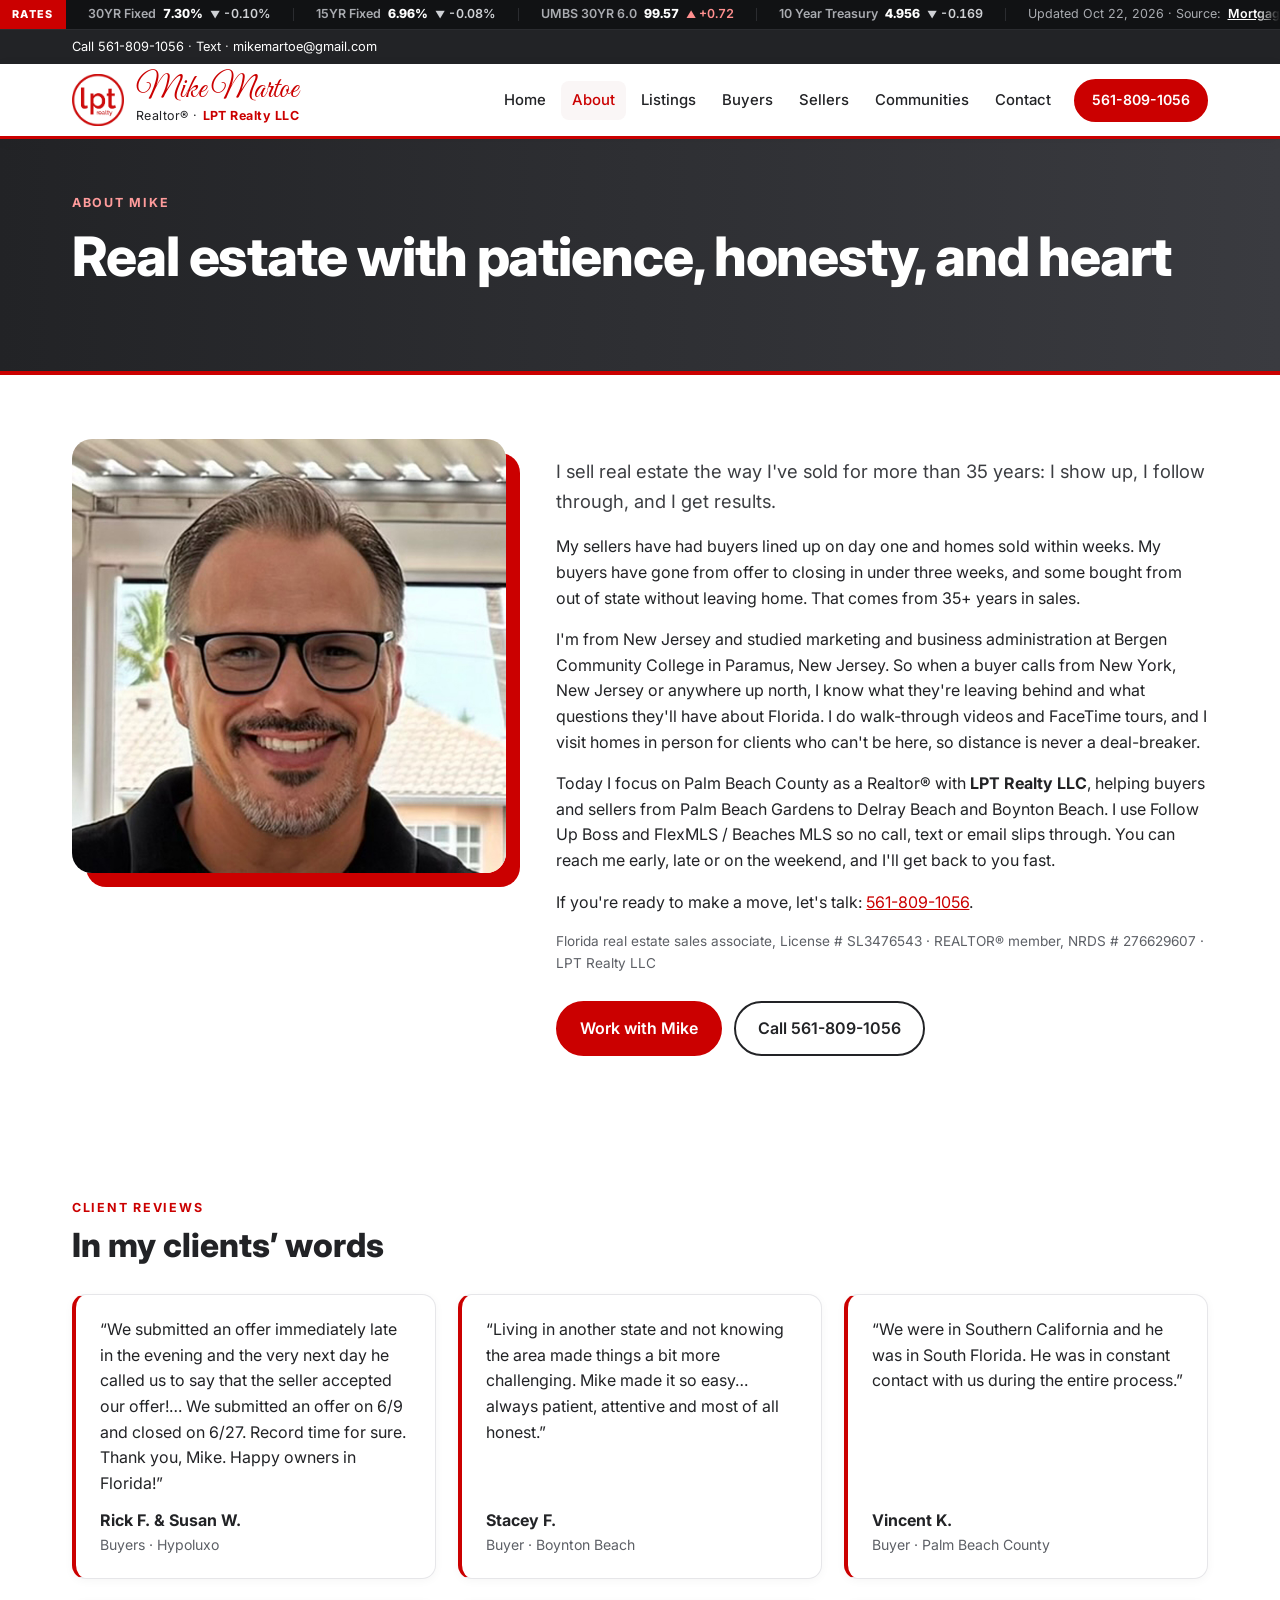
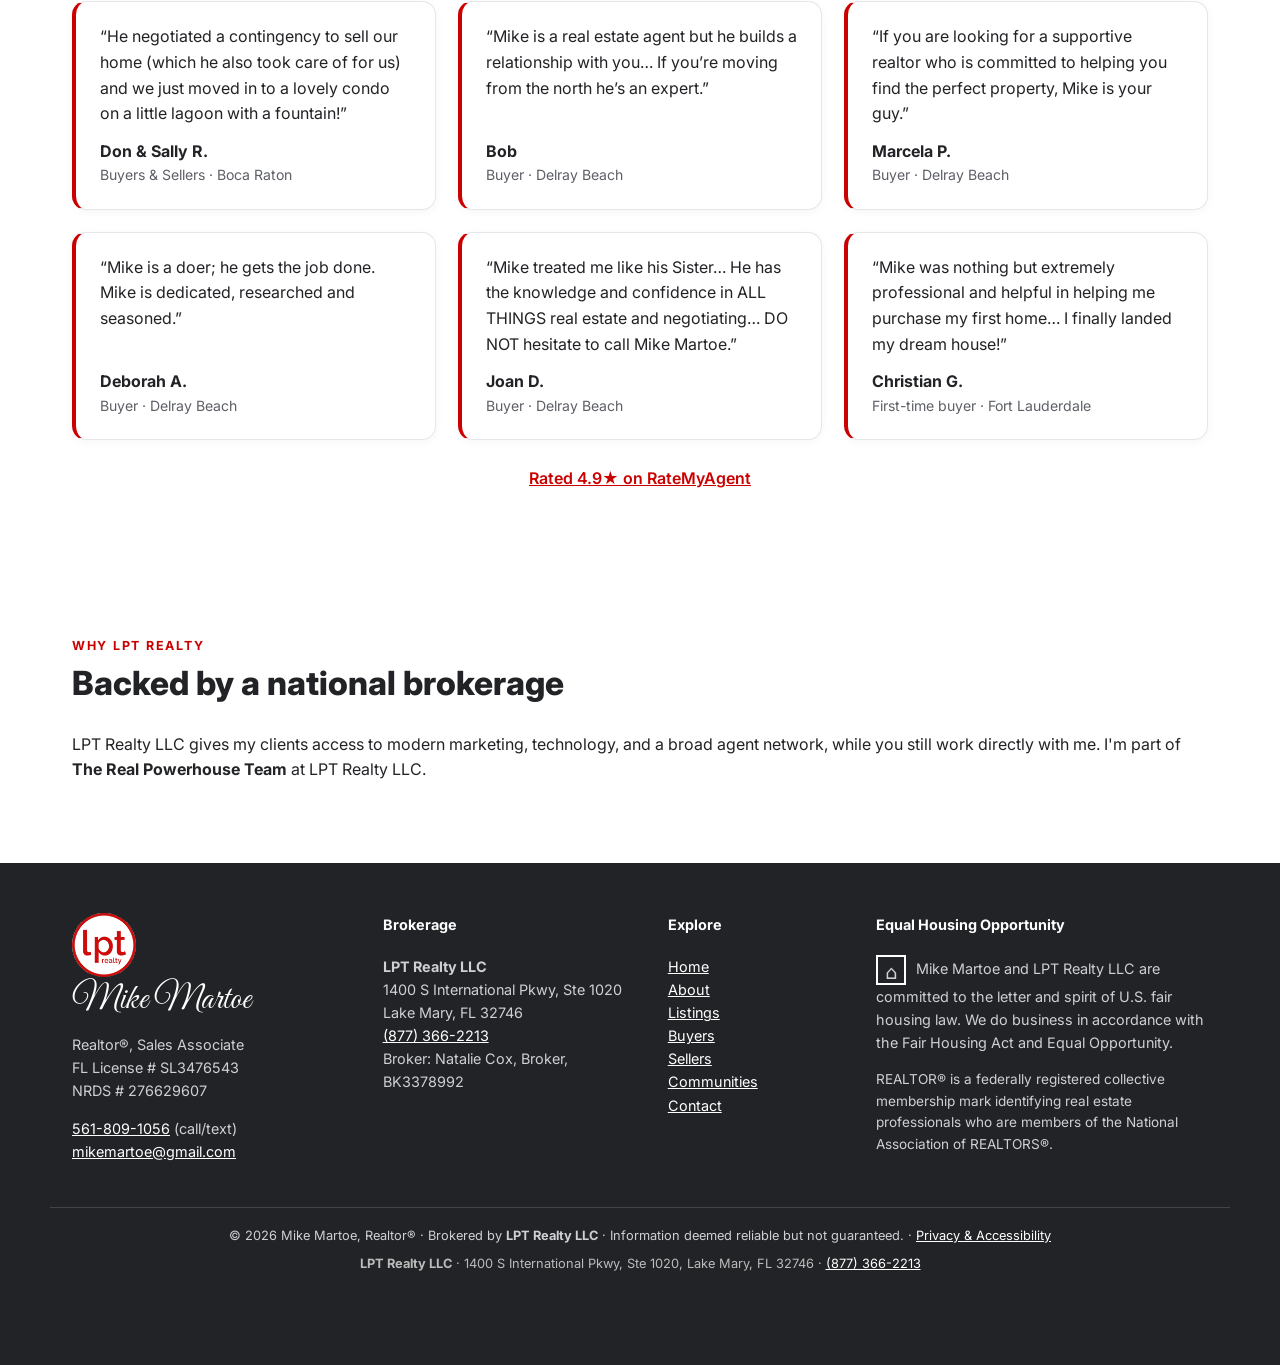
==== commit cb87107e: "SEO and share-preview pass: titles, descriptions, www canonicals, OG/Twitter tags, share card, RealE" ====
--- a/about.html
+++ b/about.html
@@ -1,7 +1,8 @@
 <!doctype html><html lang="en"><head><meta charset="utf-8"><meta name="viewport" content="width=device-width,initial-scale=1">
-<title>About Mike Martoe, Realtor® | LPT Realty LLC | Palm Beach County</title><meta name="description" content="Meet Mike Martoe, a results-driven Palm Beach County Realtor® with LPT Realty LLC, bringing 35+ years in sales to every home buyer and seller."><link rel="canonical" href="https://mikemartoe.com/about">
-<meta property="og:title" content="About Mike Martoe, Realtor® | LPT Realty LLC | Palm Beach County"><meta property="og:description" content="Meet Mike Martoe, a results-driven Palm Beach County Realtor® with LPT Realty LLC, bringing 35+ years in sales to every home buyer and seller."><meta property="og:image" content="https://mikemartoe.com/assets/headshot-approved.jpg"><meta property="og:type" content="website"><meta name="twitter:card" content="summary_large_image"><meta name="theme-color" content="#CB0000">
-<link rel="icon" href="assets/lpt-logo.jpg"><link rel="preconnect" href="https://fonts.googleapis.com"><link href="https://fonts.googleapis.com/css2?family=Great+Vibes&family=Inter:wght@400;500;600;700;800&display=swap" rel="stylesheet"><link rel="stylesheet" href="styles.css?v=20261019j"><script type="application/ld+json">{"@context": "https://schema.org", "@type": "RealEstateAgent", "name": "Mike Martoe, Realtor®", "url": "https://mikemartoe.com/", "image": "https://mikemartoe.com/assets/headshot-approved.jpg", "telephone": "+1-561-809-1056", "email": "mikemartoe@gmail.com", "parentOrganization": {"@type": "RealEstateOrganization", "name": "LPT Realty LLC", "telephone": "+1-877-366-2213", "address": {"@type": "PostalAddress", "streetAddress": "1400 S International Pkwy, Ste 1020", "addressLocality": "Lake Mary", "addressRegion": "FL", "postalCode": "32746", "addressCountry": "US"}}, "areaServed": ["Palm Beach Gardens, FL", "Delray Beach, FL", "Boynton Beach, FL", "West Palm Beach, FL", "Palm Beach, FL", "Palm Beach County, FL"], "knowsLanguage": "en"}</script></head><body>
+<title>About Mike Martoe | Palm Beach Gardens Realtor, LPT Realty</title><meta name="description" content="Mike Martoe brings 35+ years in sales to Palm Beach County real estate as a Realtor with LPT Realty LLC, from Palm Beach Gardens to Delray Beach."><link rel="canonical" href="https://www.mikemartoe.com/about.html">
+<meta property="og:type" content="website"><meta property="og:site_name" content="Mike Martoe, Realtor | LPT Realty LLC"><meta property="og:locale" content="en_US"><meta property="og:url" content="https://www.mikemartoe.com/about.html"><meta property="og:title" content="About Mike Martoe | Palm Beach Gardens Realtor, LPT Realty"><meta property="og:description" content="Mike Martoe brings 35+ years in sales to Palm Beach County real estate as a Realtor with LPT Realty LLC, from Palm Beach Gardens to Delray Beach."><meta property="og:image" content="https://www.mikemartoe.com/assets/share-card.jpg"><meta property="og:image:secure_url" content="https://www.mikemartoe.com/assets/share-card.jpg"><meta property="og:image:type" content="image/jpeg"><meta property="og:image:width" content="1200"><meta property="og:image:height" content="630"><meta property="og:image:alt" content="Mike Martoe, Realtor, LPT Realty, Palm Beach County, 561-809-1056">
+<meta name="twitter:card" content="summary_large_image"><meta name="twitter:title" content="About Mike Martoe | Palm Beach Gardens Realtor, LPT Realty"><meta name="twitter:description" content="Mike Martoe brings 35+ years in sales to Palm Beach County real estate as a Realtor with LPT Realty LLC, from Palm Beach Gardens to Delray Beach."><meta name="twitter:image" content="https://www.mikemartoe.com/assets/share-card.jpg"><meta name="twitter:image:alt" content="Mike Martoe, Realtor, LPT Realty, Palm Beach County, 561-809-1056"><meta name="theme-color" content="#CB0000">
+<link rel="icon" href="assets/lpt-logo.jpg"><link rel="preconnect" href="https://fonts.googleapis.com"><link href="https://fonts.googleapis.com/css2?family=Great+Vibes&family=Inter:wght@400;500;600;700;800&display=swap" rel="stylesheet"><link rel="stylesheet" href="styles.css?v=20261020a"></head><body>
 <div class="topbar"><div class="wrap"><span class="tb-contact"><a href="tel:+15618091056">Call 561-809-1056</a> · <a href="sms:+15618091056">Text</a> · <a href="mailto:mikemartoe@gmail.com">mikemartoe@gmail.com</a></span></div></div>
 <header class="site"><div class="wrap hdr"><a class="brand" href="index.html"><img src="assets/lpt-logo.jpg" alt="LPT Realty logo" width="52" height="52"><span><span class="script">Mike Martoe</span><small>Realtor® · <b>LPT Realty LLC</b></small></span></a>
 <input type="checkbox" id="nt" class="nt"><label for="nt" class="burger" aria-label="Menu">☰</label><nav><a href="index.html">Home</a><a href="about.html" class=active aria-current=page>About</a><a href="listings.html">Listings</a><a href="buyers.html">Buyers</a><a href="sellers.html">Sellers</a><a href="communities.html">Communities</a><a href="contact.html">Contact</a><a class="btn sm" href="tel:+15618091056">561-809-1056</a></nav></div></header>
--- a/styles.css
+++ b/styles.css
@@ -98,6 +98,25 @@
 .activity-ticker.is-static .at-window{display:block}
 .activity-ticker.is-static .at-item{display:block;opacity:1;transform:none;visibility:visible;transition:none;font-size:.78rem;padding:1px 0}
 @media(prefers-reduced-motion:reduce){.at-item{transition:none}}
+/* desktop: title block fills the Listing Activity box height (top + bottom edges) */
+.shead-specs .spec-price{color:var(--red);font-weight:700}
+@media(min-width:701px){
+  .shead-split{align-items:stretch}
+  .shead-split .shead-main{container-type:inline-size;display:flex;flex-direction:column;justify-content:space-between;gap:6px}
+  .shead-split .shead-main h2{margin:0;font-size:clamp(1.9rem,8.6cqi,2.75rem);line-height:1.04;letter-spacing:-.02em}
+  .shead-split .shead-main .h2-city{display:block}
+  .shead-split .shead-main .shead-specs{font-size:clamp(1.05rem,3.2cqi,1.3rem);line-height:1.35;color:var(--ink)}
+  .shead-split .shead-main .showreq{margin-top:0}
+  .shead-split .showreq-btn{padding:11px 24px;font-size:1.05rem;gap:10px}
+  .shead-split .showreq-btn .sr-cal{width:20px;height:20px}
+  .shead-split .showreq-agents{font-size:.98rem}
+  .shead-split .showreq-bar{gap:8px 20px}
+}
+@media(max-width:700px){
+  .shead-split .shead-main .shead-specs{font-size:1.06rem}
+  .shead-split .showreq-btn{padding:10px 20px;font-size:.98rem}
+  .shead-split .showreq-agents{font-size:.9rem}
+}
 @media(max-width:700px){
   .shead-split{flex-direction:column;align-items:stretch}
   .activity-ticker{width:100%}
@@ -466,3 +485,18 @@
 .showreq-agent input{width:auto;margin:0;accent-color:var(--red)}
 .showreq-panel .btn{width:100%;text-align:center}
 @media(max-width:600px){.showreq-agent legend{float:none;width:100%;margin:0 0 2px}.showreq-panel{padding:16px 14px 18px}.showreq-panel .row.two{grid-template-columns:1fr}.showreq-bar{gap:8px 14px}}
+/* sandtree: flush-left event bars (shared text inset), balanced gaps (hero->bars = bars->title) */
+#sandtree .oh-banner,#sandtree .bo-banner{text-align:left}
+#sandtree.sec{padding-top:28px}
+#sandtree .oh-banner ~ .bo-banner{margin-bottom:28px}
+@media(max-width:600px){#sandtree.sec{padding-top:24px}#sandtree .oh-banner ~ .bo-banner{margin-bottom:24px}}
+#sandtree .bo-banner{padding-left:16px;padding-right:16px}
+@media(max-width:600px){#sandtree .bo-banner{padding-left:10px;padding-right:12px}}
+@media(max-width:600px){#sandtree .shead-split{margin-bottom:24px}}
+/* sandtree: staged thumbnails load into the before/after slider in place */
+.ba{scroll-margin-top:90px}
+.gallery .gitem.vs-item{cursor:pointer}
+.gallery .gitem.vs-item::after{content:"";position:absolute;inset:0;z-index:3;border:2px solid transparent;border-radius:inherit;pointer-events:none;transition:border-color .2s}
+.gallery .gitem.vs-item.is-active::after,.gallery .gitem.vs-item[aria-pressed="true"]::after{border-color:var(--red)}
+.gallery .gitem.vs-item.is-active img{transform:none}
+@media(max-width:600px){.ba{scroll-margin-top:89px}}
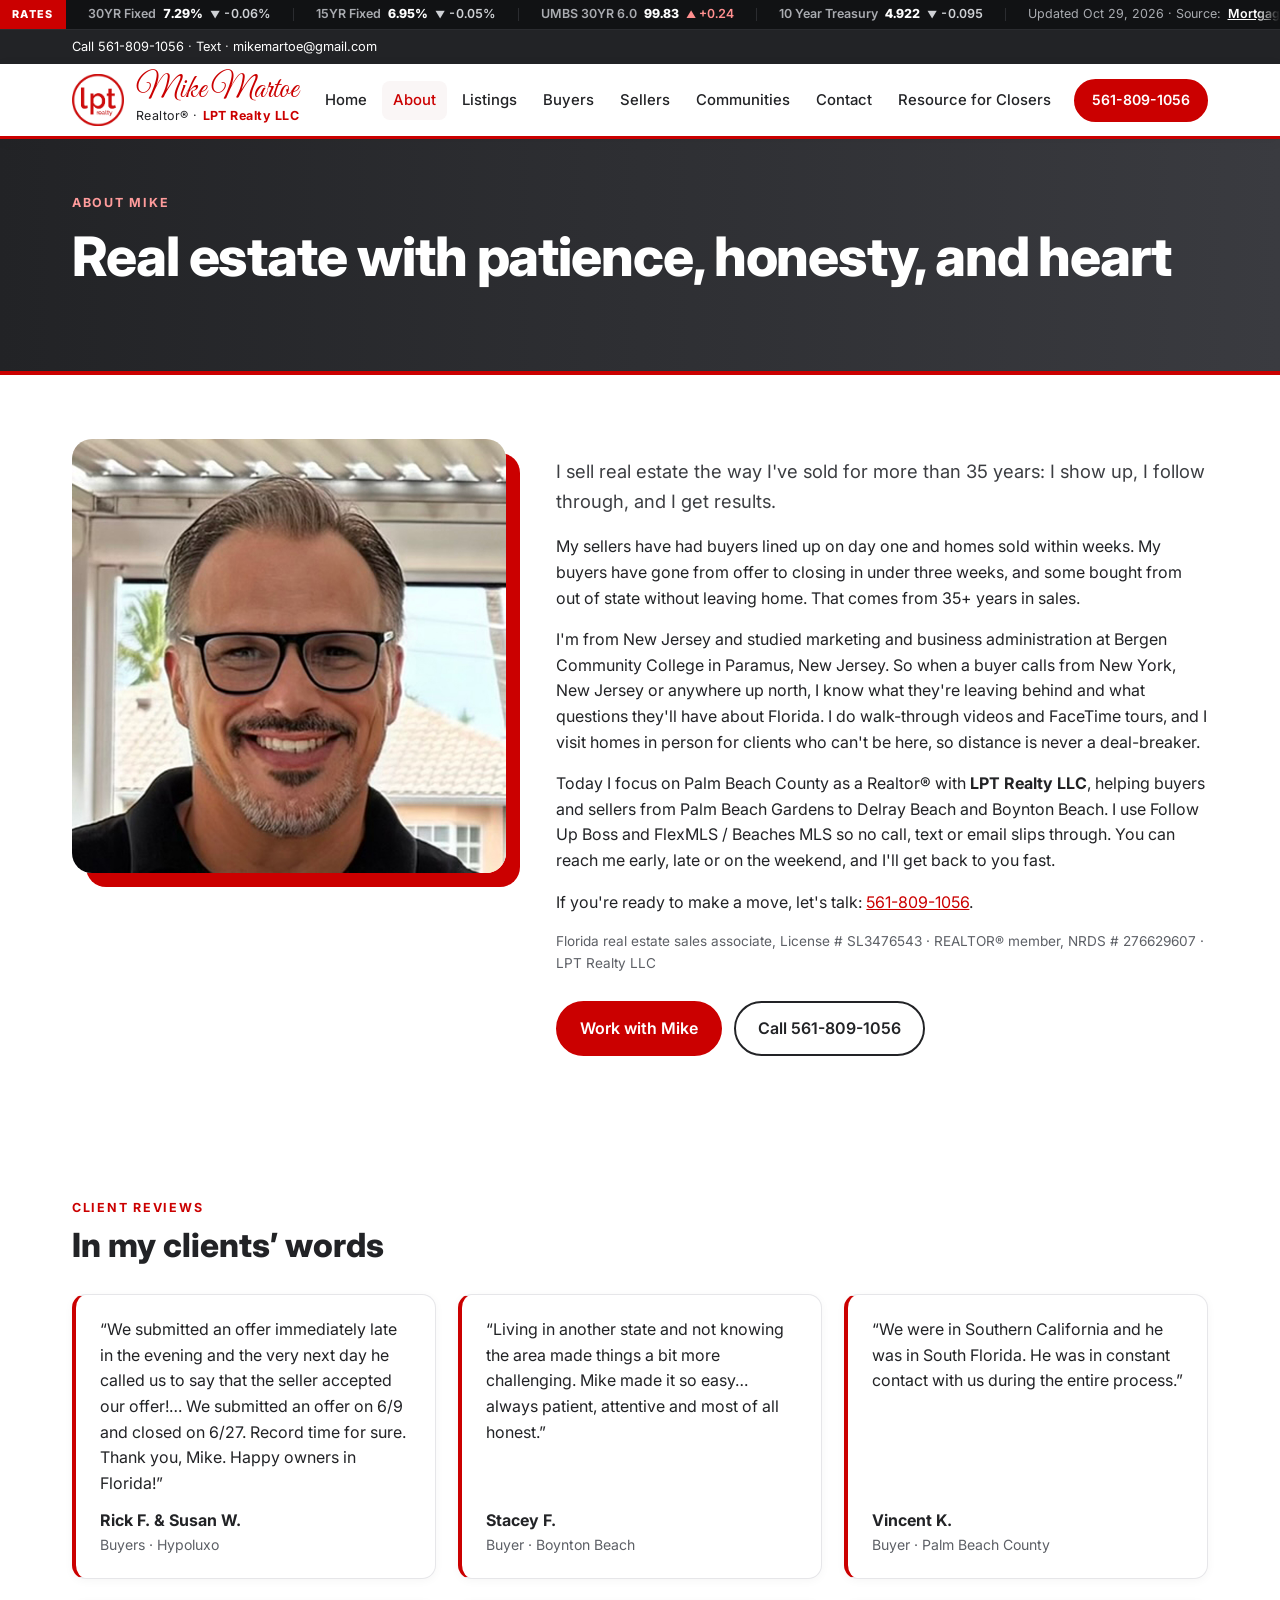
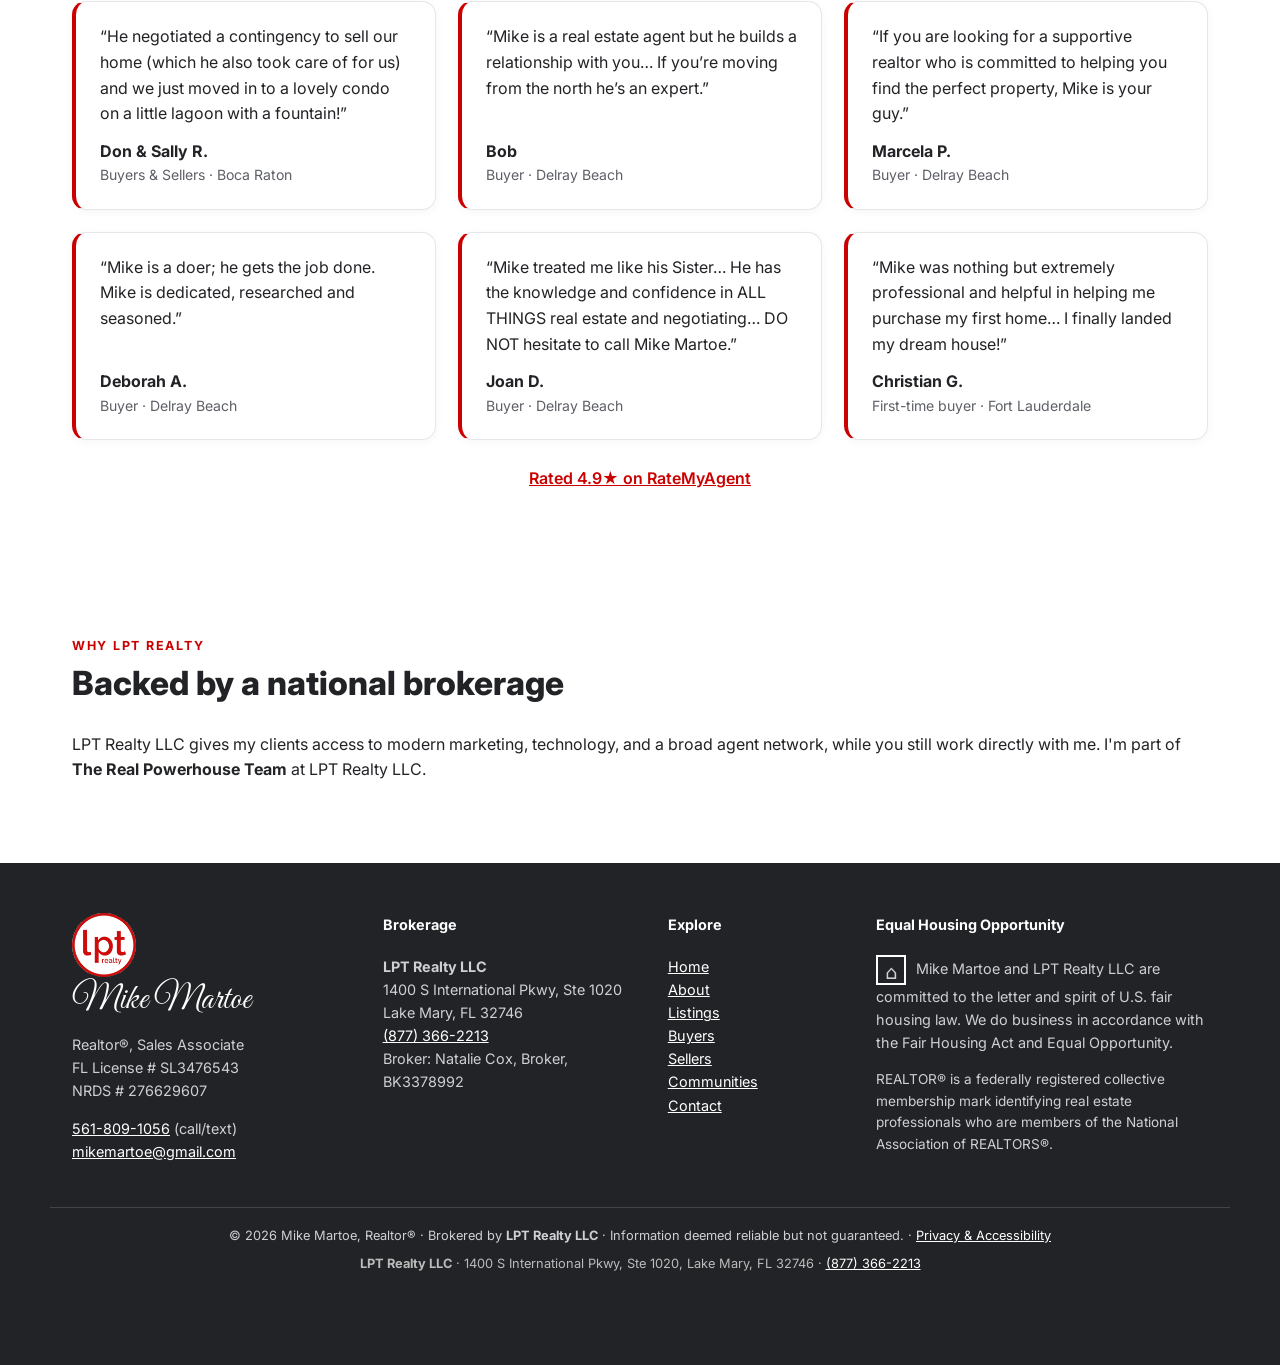
==== commit f785b4fa: "Add Resource for Closers page, nav link, sitemap entry" ====
--- a/about.html
+++ b/about.html
@@ -5,7 +5,7 @@
 <link rel="icon" href="assets/lpt-logo.jpg"><link rel="preconnect" href="https://fonts.googleapis.com"><link href="https://fonts.googleapis.com/css2?family=Great+Vibes&family=Inter:wght@400;500;600;700;800&display=swap" rel="stylesheet"><link rel="stylesheet" href="styles.css?v=20261020a"></head><body>
 <div class="topbar"><div class="wrap"><span class="tb-contact"><a href="tel:+15618091056">Call 561-809-1056</a> · <a href="sms:+15618091056">Text</a> · <a href="mailto:mikemartoe@gmail.com">mikemartoe@gmail.com</a></span></div></div>
 <header class="site"><div class="wrap hdr"><a class="brand" href="index.html"><img src="assets/lpt-logo.jpg" alt="LPT Realty logo" width="52" height="52"><span><span class="script">Mike Martoe</span><small>Realtor® · <b>LPT Realty LLC</b></small></span></a>
-<input type="checkbox" id="nt" class="nt"><label for="nt" class="burger" aria-label="Menu">☰</label><nav><a href="index.html">Home</a><a href="about.html" class=active aria-current=page>About</a><a href="listings.html">Listings</a><a href="buyers.html">Buyers</a><a href="sellers.html">Sellers</a><a href="communities.html">Communities</a><a href="contact.html">Contact</a><a class="btn sm" href="tel:+15618091056">561-809-1056</a></nav></div></header>
+<input type="checkbox" id="nt" class="nt"><label for="nt" class="burger" aria-label="Menu">☰</label><nav><a href="index.html">Home</a><a href="about.html" class=active aria-current=page>About</a><a href="listings.html">Listings</a><a href="buyers.html">Buyers</a><a href="sellers.html">Sellers</a><a href="communities.html">Communities</a><a href="contact.html">Contact</a><a href="resource-for-closers.html">Resource for Closers</a><a class="btn sm" href="tel:+15618091056">561-809-1056</a></nav></div></header>
 <main>
 <section class="phead"><div class="wrap"><p class="eyebrow">About Mike</p><h1>Real estate with patience, honesty, and heart</h1></div></section>
 <section class="wrap sec about"><img src="assets/headshot-approved.jpg" alt="Mike Martoe, Realtor®" class="aphoto" width="800" height="800"><div>
--- a/styles.css
+++ b/styles.css
@@ -64,7 +64,7 @@
 .shead-split .shead-main{min-width:0;flex:1 1 auto}
 .shead-split .shead-main p{margin:0}
 .sr-only{position:absolute!important;width:1px;height:1px;padding:0;margin:-1px;overflow:hidden;clip:rect(0 0 0 0);white-space:nowrap;border:0}
-.activity-ticker{flex:0 0 auto;width:clamp(280px,42%,430px);border:1px solid var(--red);border-radius:12px;background:#fff;padding:8px 14px 9px;line-height:1.35}
+.activity-ticker{flex:0 0 auto;width:clamp(280px,42%,430px);border:1px solid var(--red);border-radius:12px;background:#fff;padding:7px 12px 8px;line-height:1.3}
 .activity-ticker[hidden]{display:none}
 .at-head{display:flex;align-items:center;justify-content:space-between;gap:8px;margin:0 0 3px}
 .at-label{margin:0;font-size:.68rem;font-weight:700;letter-spacing:.12em;text-transform:uppercase;color:var(--red)}
@@ -75,9 +75,9 @@
 .at-toggle:focus-visible{outline:2px solid var(--red);outline-offset:2px}
 .at-toggle .at-ic-play,.activity-ticker.is-paused .at-ic-pause{display:none}
 .activity-ticker.is-paused .at-ic-play{display:block}
-.at-stats{display:grid;grid-auto-flow:column;grid-auto-columns:1fr;gap:10px;margin:3px 0 6px;padding-bottom:7px;border-bottom:1px solid var(--line)}
+.at-stats{display:grid;grid-auto-flow:column;grid-auto-columns:1fr;gap:8px;margin:2px 0 4px;padding-bottom:5px;border-bottom:1px solid var(--line)}
 .at-stats[hidden]{display:none}
-.at-stat{display:grid;grid-template-columns:auto 1fr;grid-template-rows:auto auto;align-items:center;align-content:start;column-gap:5px;row-gap:3px;min-width:0}
+.at-stat{display:grid;grid-template-columns:auto 1fr;grid-template-rows:auto auto;align-items:center;align-content:start;column-gap:5px;row-gap:1px;min-width:0}
 .at-stat .at-ic{display:inline-flex;align-items:center;gap:1px;fill:var(--red)}
 .at-stat .at-ic svg{display:block}
 .at-stat strong{font-size:1.85rem;letter-spacing:-.01em;font-weight:800;line-height:1;color:var(--red);font-variant-numeric:tabular-nums;white-space:nowrap}
@@ -85,18 +85,18 @@
 .at-label .at-asof{margin-left:6px;text-transform:none;letter-spacing:0;font-size:.74rem;font-weight:500;color:var(--mut)}
 .at-window[hidden]{display:none}
 @media(max-width:480px){.at-stats{gap:8px}.at-stat{column-gap:4px}.at-stat strong{font-size:1.4rem}.at-stat .at-ic svg{width:19px;height:19px}.at-stat .at-cap{font-size:.72rem}}
-.at-cta{display:block;margin-top:6px;padding-top:6px;border-top:1px solid var(--line);font-size:.78rem;font-weight:600;line-height:1.35;color:var(--red);text-decoration:underline;text-decoration-thickness:1px;text-underline-offset:3px}
+.at-cta{display:block;margin-top:4px;padding-top:5px;border-top:1px solid var(--line);font-size:.78rem;font-weight:600;line-height:1.3;color:var(--red);text-decoration:underline;text-decoration-thickness:1px;text-underline-offset:3px}
 .at-cta:hover{text-decoration-thickness:2px}
 .at-cta:focus-visible{outline:2px solid var(--red);outline-offset:2px;border-radius:3px}
-.at-window{display:grid;overflow:hidden}
-.at-item{grid-area:1/1;align-self:center;font-size:.78rem;font-weight:500;color:var(--mut);opacity:0;transform:translateY(60%);transition:opacity .5s ease,transform .5s ease;visibility:hidden}
-.at-item.is-on{opacity:1;transform:none;visibility:visible}
+.at-window{display:block;position:relative;overflow:hidden;min-height:0}
+.at-item{display:block;position:absolute;left:0;right:0;top:0;font-size:.78rem;font-weight:500;color:var(--mut);line-height:1.35;opacity:0;transform:translateY(6px);transition:opacity .5s ease,transform .5s ease;visibility:hidden;pointer-events:none}
+.at-item.is-on{position:relative;opacity:1;transform:none;visibility:visible;pointer-events:auto}
 .at-item a{color:var(--mut);text-decoration:underline;text-decoration-color:var(--red);text-underline-offset:3px}
 .at-item a:hover{color:var(--red)}
 .at-item strong{color:var(--red);font-variant-numeric:tabular-nums}
 .at-asof{font-weight:500;color:var(--mut);font-size:.8rem}
 .activity-ticker.is-static .at-window{display:block}
-.activity-ticker.is-static .at-item{display:block;opacity:1;transform:none;visibility:visible;transition:none;font-size:.78rem;padding:1px 0}
+.activity-ticker.is-static .at-item{display:block;position:relative;opacity:1;transform:none;visibility:visible;pointer-events:auto;transition:none;font-size:.78rem;padding:0;margin:0 0 4px;line-height:1.35}
 @media(prefers-reduced-motion:reduce){.at-item{transition:none}}
 /* desktop: title block fills the Listing Activity box height (top + bottom edges) */
 .shead-specs .spec-price{color:var(--red);font-weight:700}
@@ -500,3 +500,7 @@
 .gallery .gitem.vs-item.is-active::after,.gallery .gitem.vs-item[aria-pressed="true"]::after{border-color:var(--red)}
 .gallery .gitem.vs-item.is-active img{transform:none}
 @media(max-width:600px){.ba{scroll-margin-top:89px}}
+
+/* Resource for Closers nav link: keep header on one row on laptops */
+@media(min-width:961px) and (max-width:1240px){nav a{padding:8px 7px;font-size:.88rem;white-space:nowrap}nav .btn.sm{margin-left:4px;padding:8px 12px}}
+@media(min-width:961px) and (max-width:1060px){nav{gap:0}nav a{padding:8px 5px;font-size:.82rem}nav .btn.sm{margin-left:2px;padding:7px 9px}}
